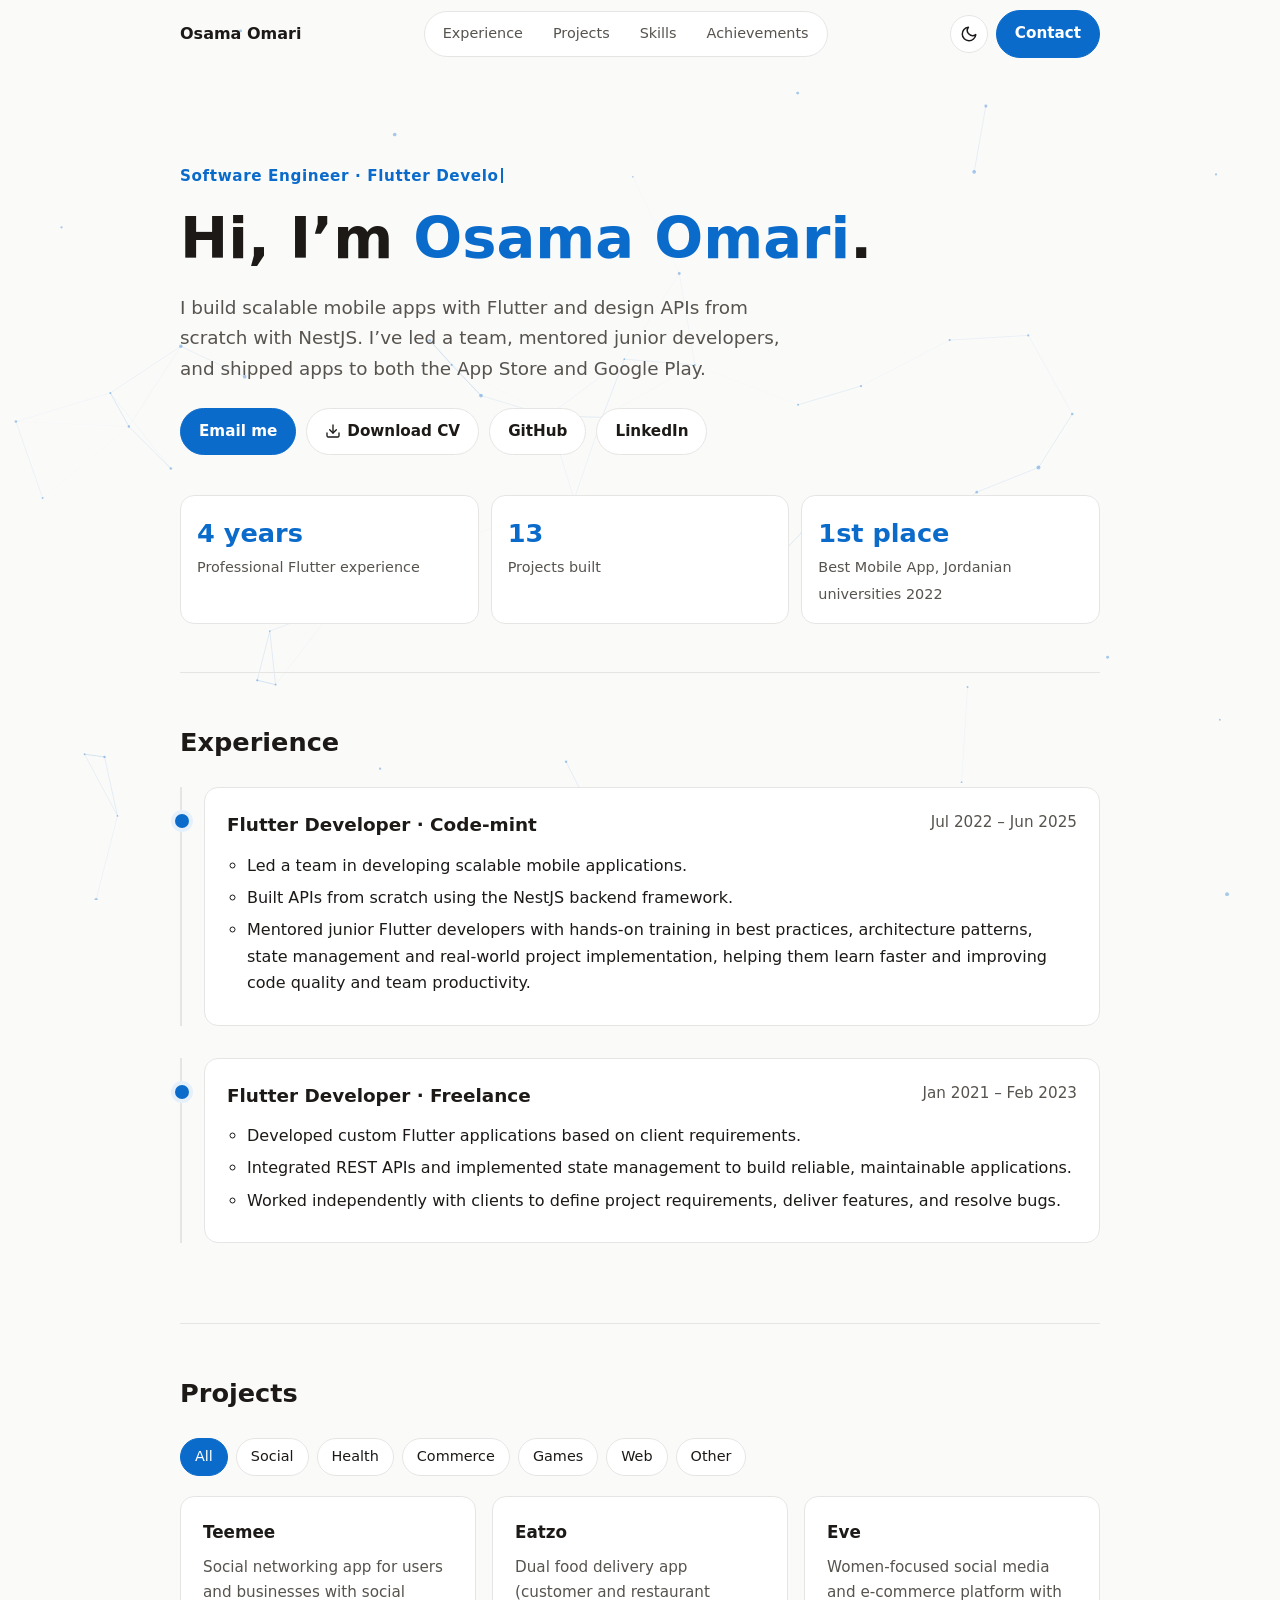
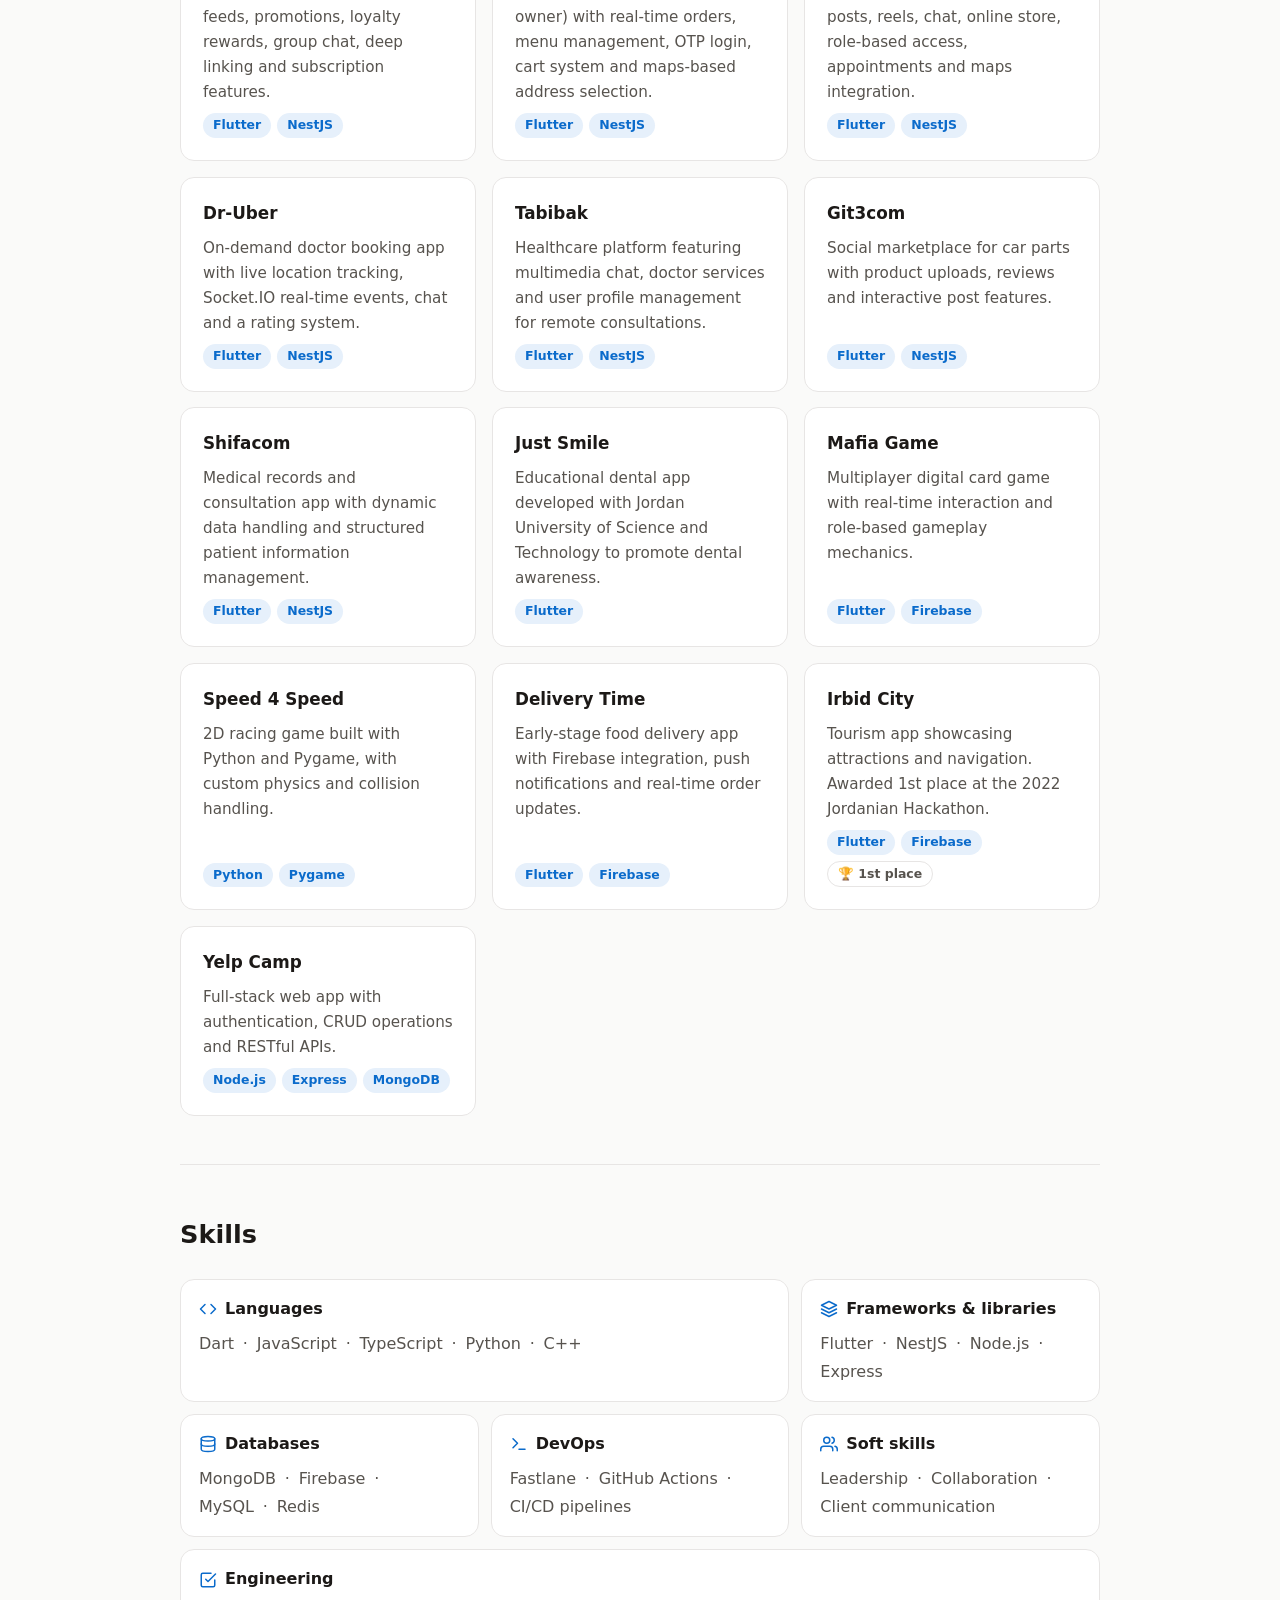
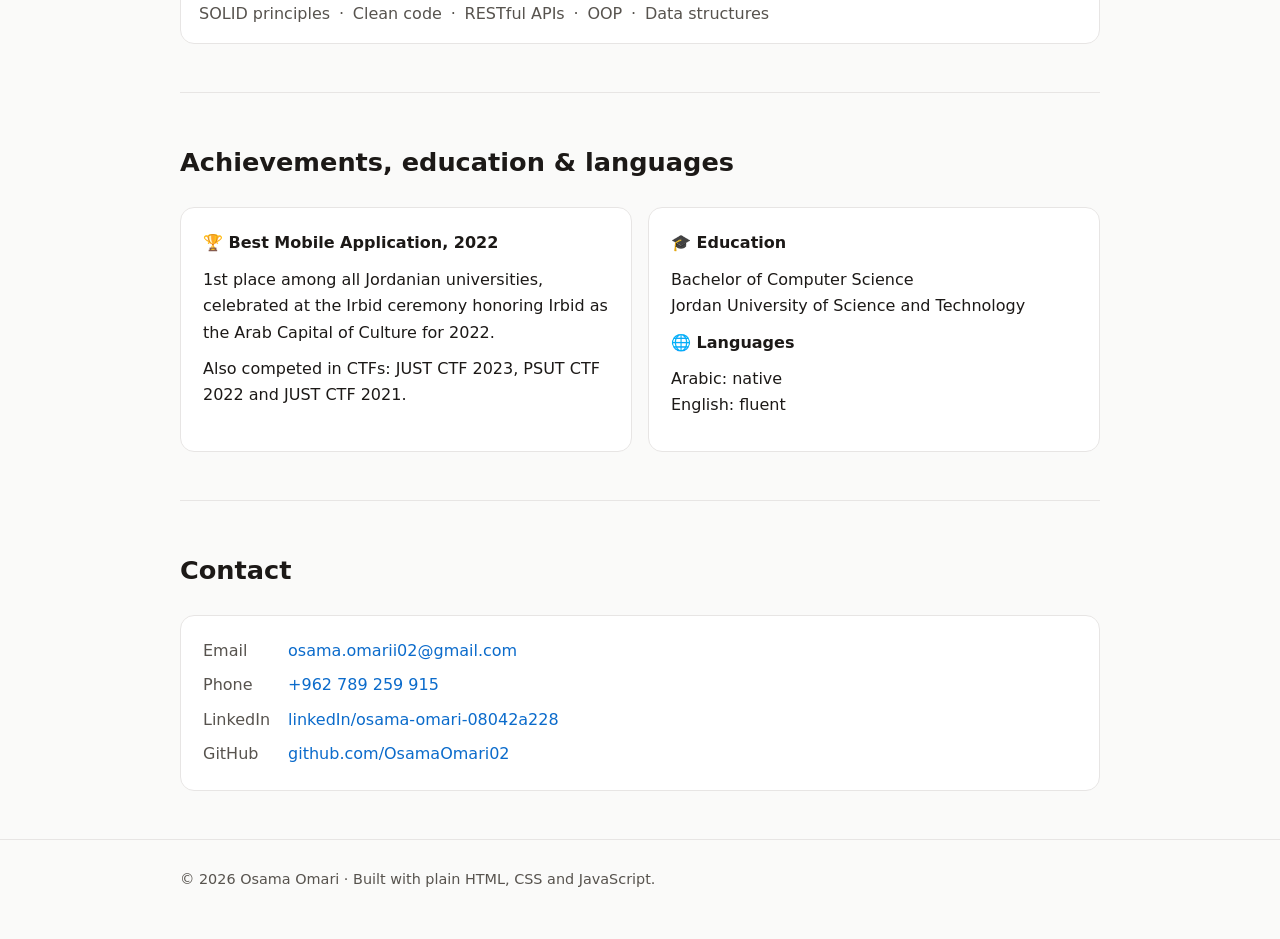
==== index.html @ 2f88b85c "new domain osama-omari.com" ====
<!DOCTYPE html>
<html lang="en">

<head>
    <meta charset="utf-8">
    <meta name="viewport" content="width=device-width, initial-scale=1">
    <title>Osama Omari – Flutter Developer & Software Engineer</title>
    <meta name="description"
        content="Portfolio of Osama Omari, a Flutter developer and software engineer from Jordan with 4 years of experience building scalable mobile apps and NestJS APIs.">
    <meta name="author" content="Osama Omari">
    <meta name="robots" content="index, follow, max-image-preview:large">
    <link rel="canonical" href="https://osama-omari.com/">
    <meta property="og:title" content="Osama Omari – Flutter Developer & Software Engineer">
    <meta property="og:description"
        content="Mobile apps with Flutter, APIs with NestJS. Winner of Best Mobile Application among Jordanian universities (2022).">
    <meta property="og:type" content="profile">
    <meta property="og:url" content="https://osama-omari.com/">
    <meta property="og:site_name" content="Osama Omari">
    <meta property="og:locale" content="en_US">
    <meta property="og:image" content="https://osama-omari.com/assets/og-image.png">
    <meta property="og:image:width" content="1200">
    <meta property="og:image:height" content="630">
    <meta property="og:image:alt" content="Osama Omari, Flutter Developer and Software Engineer">
    <meta property="profile:first_name" content="Osama">
    <meta property="profile:last_name" content="Omari">
    <meta name="twitter:card" content="summary_large_image">
    <meta name="twitter:title" content="Osama Omari – Flutter Developer &amp; Software Engineer">
    <meta name="twitter:description"
        content="Mobile apps with Flutter, APIs with NestJS. Winner of Best Mobile Application among Jordanian universities (2022).">
    <meta name="twitter:image" content="https://osama-omari.com/assets/og-image.png">
    <meta name="twitter:image:alt" content="Osama Omari, Flutter Developer and Software Engineer">
    <meta name="theme-color" content="#0f1115">
    <link rel="icon"
        href="data:image/svg+xml,%3Csvg xmlns='http://www.w3.org/2000/svg' viewBox='0 0 100 100'%3E%3Ctext y='.9em' font-size='90'%3E📱%3C/text%3E%3C/svg%3E">
    <link rel="alternate" type="application/pdf" title="Osama Omari CV" href="assets/Osama-Omari-CV.pdf">
    <script>document.documentElement.classList.add("js")</script>
    <link rel="stylesheet" href="css/style.css">
    <script type="application/ld+json">
{
  "@context": "https://schema.org",
  "@type": "Person",
  "name": "Osama Omari",
  "url": "https://osama-omari.com/",
  "image": "https://osama-omari.com/assets/og-image.png",
  "jobTitle": "Software Engineer (Flutter Developer)",
  "email": "mailto:osama.omarii02@gmail.com",
  "telephone": "+962789259915",
  "sameAs": ["https://www.linkedin.com/in/osama-omari-08042a228", "https://github.com/OsamaOmari02"],
  "alumniOf": {"@type": "CollegeOrUniversity", "name": "Jordan University of Science and Technology"},
  "worksFor": {"@type": "Organization", "name": "Code-mint"},
  "knowsLanguage": ["Arabic", "English"],
  "knowsAbout": ["Flutter", "Dart", "NestJS", "Node.js", "TypeScript", "Firebase", "MongoDB", "MySQL", "Redis", "CI/CD", "Clean Code", "SOLID"],
  "award": "1st place, Best Mobile Application among all Jordanian universities (2022)"
}
</script>
</head>

<body>
    <canvas id="bg" aria-hidden="true"></canvas>
    <div id="bar" aria-hidden="true"></div>

    <header class="nav">
        <div class="wrap">
            <a class="brand" href="#about" aria-label="Osama Omari, back to top"></span><span class="bname">Osama
                    Omari</span></a>
            <nav id="menu" aria-label="Main">
                <ul>
                    <li><a href="#experience">Experience</a></li>
                    <li><a href="#projects">Projects</a></li>
                    <li><a href="#skills">Skills</a></li>
                    <li><a href="#achievements">Achievements</a></li>
                    <li class="only-m"><a href="#contact">Contact</a></li>
                </ul>
            </nav>
            <div class="actions">

                <button id="themeBtn" type="button" aria-label="Toggle dark and light theme"><svg class="i-moon"
                        viewBox="0 0 24 24" width="18" height="18" fill="none" stroke="currentColor" stroke-width="2"
                        stroke-linecap="round" stroke-linejoin="round" aria-hidden="true">
                        <path d="M21 12.79A9 9 0 1 1 11.21 3 7 7 0 0 0 21 12.79z" />
                    </svg><svg class="i-sun" viewBox="0 0 24 24" width="18" height="18" fill="none"
                        stroke="currentColor" stroke-width="2" stroke-linecap="round" stroke-linejoin="round"
                        aria-hidden="true">
                        <circle cx="12" cy="12" r="5" />
                        <line x1="12" y1="1" x2="12" y2="3" />
                        <line x1="12" y1="21" x2="12" y2="23" />
                        <line x1="4.22" y1="4.22" x2="5.64" y2="5.64" />
                        <line x1="18.36" y1="18.36" x2="19.78" y2="19.78" />
                        <line x1="1" y1="12" x2="3" y2="12" />
                        <line x1="21" y1="12" x2="23" y2="12" />
                        <line x1="4.22" y1="19.78" x2="5.64" y2="18.36" />
                        <line x1="18.36" y1="5.64" x2="19.78" y2="4.22" />
                    </svg></button>
                <a class="btn primary cta-nav" href="#contact">Contact</a>
                <button id="menuBtn" type="button" aria-label="Menu" aria-expanded="false" aria-controls="menu"><svg
                        class="" viewBox="0 0 24 24" width="18" height="18" fill="none" stroke="currentColor"
                        stroke-width="2" stroke-linecap="round" stroke-linejoin="round" aria-hidden="true">
                        <line x1="3" y1="6" x2="21" y2="6" />
                        <line x1="3" y1="12" x2="21" y2="12" />
                        <line x1="3" y1="18" x2="21" y2="18" />
                    </svg></button>
            </div>
        </div>
    </header>



    <main id="main">
        <div class="wrap">

            <section class="hero" id="about">
                <p class="eyebrow">Software Engineer · <span id="typed">Flutter Developer</span><span class="caret"
                        aria-hidden="true"></span></p>
                <h1>Hi, I’m <span class="grad">Osama Omari</span>.</h1>
                <p class="lead">I build scalable mobile apps with Flutter and design APIs from scratch with NestJS. I’ve
                    led a team, mentored junior developers, and shipped apps to both the App Store and Google Play.</p>
                <div class="cta">
                    <a class="btn primary" href="mailto:osama.omarii02@gmail.com">Email me</a>
                    <a class="btn" href="assets/Osama-Omari-CV.pdf" download="Osama-Omari-CV.pdf"><svg
                            viewBox="0 0 24 24" width="16" height="16" fill="none" stroke="currentColor"
                            stroke-width="2" stroke-linecap="round" stroke-linejoin="round" aria-hidden="true"
                            style="vertical-align:-3px;margin-right:6px">
                            <path d="M21 15v4a2 2 0 0 1-2 2H5a2 2 0 0 1-2-2v-4" />
                            <polyline points="7 10 12 15 17 10" />
                            <line x1="12" y1="15" x2="12" y2="3" />
                        </svg>Download CV</a>
                    <a class="btn" href="https://github.com/OsamaOmari02" rel="me noopener" target="_blank">GitHub</a>
                    <a class="btn" href="https://www.linkedin.com/in/osama-omari-08042a228" rel="me noopener"
                        target="_blank">LinkedIn</a>
                </div>
                <div class="stats" aria-label="Highlights">
                    <div class="stat"><b data-count="4" data-suffix=" years">4 years</b><span>Professional Flutter
                            experience</span></div>
                    <div class="stat"><b data-count="13">13</b><span>Projects built</span></div>
                    <div class="stat"><b>1st place</b><span>Best Mobile App, Jordanian universities 2022</span></div>
                </div>
            </section>

            <section id="experience" class="reveal">
                <h2>Experience</h2>
                <ol class="timeline">
                    <li class="card">
                        <div class="job-head">
                            <h3>Flutter Developer · Code-mint</h3><time datetime="2022-07/2025-06">Jul 2022 – Jun
                                2025</time>
                        </div>
                        <ul>
                            <li>Led a team in developing scalable mobile applications.</li>
                            <li>Built APIs from scratch using the NestJS backend framework.</li>
                            <li>Mentored junior Flutter developers with hands-on training in best practices,
                                architecture patterns, state management and real-world project implementation, helping
                                them learn faster and improving code quality and team productivity.</li>
                        </ul>
                    </li>
                </ol>
                <ol class="timeline">
                    <li class="card">
                        <div class="job-head">
                            <h3>Flutter Developer · Freelance</h3><time datetime="2021-01/2023-02">Jan 2021 – Feb
                                2023</time>
                        </div>
                        <ul>
                            <li>Developed custom Flutter applications based on client requirements.</li>
                            <li>Integrated REST APIs and implemented state management
                                to build reliable, maintainable applications.</li>
                            <li>Worked independently with clients to define project
                                requirements, deliver features, and resolve bugs.</li>
                        </ul>
                    </li>
                </ol>

            </section>

            <section id="projects" class="reveal">
                <h2>Projects</h2>
                <div class="filters" role="group" aria-label="Filter projects">
                    <button type="button" data-filter="all" aria-pressed="true">All</button>
                    <button type="button" data-filter="social" aria-pressed="false">Social</button>
                    <button type="button" data-filter="health" aria-pressed="false">Health</button>
                    <button type="button" data-filter="commerce" aria-pressed="false">Commerce</button>
                    <button type="button" data-filter="game" aria-pressed="false">Games</button>
                    <button type="button" data-filter="web" aria-pressed="false">Web</button>
                    <button type="button" data-filter="other" aria-pressed="false">Other</button>
                </div>
                <ul class="grid" id="projectGrid">
                    <li data-cat="social" class="card proj tilt">
                        <h3>Teemee</h3>
                        <p>Social networking app for users and businesses with social feeds, promotions, loyalty
                            rewards, group chat, deep linking and subscription features.</p>
                        <div class="tags"><span class="tag">Flutter</span><span class="tag">NestJS</span></div>
                    </li>
                    <li data-cat="commerce" class="card proj tilt">
                        <h3>Eatzo</h3>
                        <p>Dual food delivery app (customer and restaurant owner) with real-time orders, menu
                            management, OTP login, cart system and maps-based address selection.</p>
                        <div class="tags"><span class="tag">Flutter</span><span class="tag">NestJS</span></div>
                    </li>
                    <li data-cat="social commerce" class="card proj tilt">
                        <h3>Eve</h3>
                        <p>Women-focused social media and e-commerce platform with posts, reels, chat, online store,
                            role-based access, appointments and maps integration.</p>
                        <div class="tags"><span class="tag">Flutter</span><span class="tag">NestJS</span></div>
                    </li>
                    <li data-cat="health" class="card proj tilt">
                        <h3>Dr-Uber</h3>
                        <p>On-demand doctor booking app with live location tracking, Socket.IO real-time events, chat
                            and a rating system.</p>
                        <div class="tags"><span class="tag">Flutter</span><span class="tag">NestJS</span></div>
                    </li>
                    <li data-cat="health" class="card proj tilt">
                        <h3>Tabibak</h3>
                        <p>Healthcare platform featuring multimedia chat, doctor services and user profile management
                            for remote consultations.</p>
                        <div class="tags"><span class="tag">Flutter</span><span class="tag">NestJS</span></div>
                    </li>
                    <li data-cat="social commerce" class="card proj tilt">
                        <h3>Git3com</h3>
                        <p>Social marketplace for car parts with product uploads, reviews and interactive post features.
                        </p>
                        <div class="tags"><span class="tag">Flutter</span><span class="tag">NestJS</span></div>
                    </li>
                    <li data-cat="health" class="card proj tilt">
                        <h3>Shifacom</h3>
                        <p>Medical records and consultation app with dynamic data handling and structured patient
                            information management.</p>
                        <div class="tags"><span class="tag">Flutter</span><span class="tag">NestJS</span></div>
                    </li>
                    <li data-cat="health" class="card proj tilt">
                        <h3>Just Smile</h3>
                        <p>Educational dental app developed with Jordan University of Science and Technology to promote
                            dental awareness.</p>
                        <div class="tags"><span class="tag">Flutter</span></div>
                    </li>
                    <li data-cat="game" class="card proj tilt">
                        <h3>Mafia Game</h3>
                        <p>Multiplayer digital card game with real-time interaction and role-based gameplay mechanics.
                        </p>
                        <div class="tags"><span class="tag">Flutter</span><span class="tag">Firebase</span></div>
                    </li>
                    <li data-cat="game" class="card proj tilt">
                        <h3>Speed 4 Speed</h3>
                        <p>2D racing game built with Python and Pygame, with custom physics and collision handling.</p>
                        <div class="tags"><span class="tag">Python</span><span class="tag">Pygame</span></div>
                    </li>
                    <li data-cat="commerce" class="card proj tilt">
                        <h3>Delivery Time</h3>
                        <p>Early-stage food delivery app with Firebase integration, push notifications and real-time
                            order updates.</p>
                        <div class="tags"><span class="tag">Flutter</span><span class="tag">Firebase</span></div>
                    </li>
                    <li data-cat="other" class="card proj tilt">
                        <h3>Irbid City</h3>
                        <p>Tourism app showcasing attractions and navigation. Awarded 1st place at the 2022 Jordanian
                            Hackathon.</p>
                        <div class="tags"><span class="tag">Flutter</span><span class="tag">Firebase</span><span
                                class="tag status">🏆 1st place</span></div>
                    </li>
                    <li data-cat="web" class="card proj tilt">
                        <h3>Yelp Camp</h3>
                        <p>Full-stack web app with authentication, CRUD operations and RESTful APIs.</p>
                        <div class="tags"><span class="tag">Node.js</span><span class="tag">Express</span><span
                                class="tag">MongoDB</span></div>
                    </li>
                </ul>
                <p id="emptyMsg" hidden>No projects in this category.</p>
            </section>


            <section id="skills" class="reveal">
                <h2>Skills</h2>
                <div class="bento">
                    <article class="card bc w2">
                        <h3><svg viewBox="0 0 24 24" width="18" height="18" fill="none" stroke="currentColor"
                                stroke-width="2" stroke-linecap="round" stroke-linejoin="round" aria-hidden="true">
                                <polyline points="8 6 2 12 8 18" />
                                <polyline points="16 6 22 12 16 18" />
                            </svg>Languages</h3>
                        <ul>
                            <li>Dart</li>
                            <li>JavaScript</li>
                            <li>TypeScript</li>
                            <li>Python</li>
                            <li>C++</li>
                        </ul>
                    </article>
                    <article class="card bc">
                        <h3><svg viewBox="0 0 24 24" width="18" height="18" fill="none" stroke="currentColor"
                                stroke-width="2" stroke-linecap="round" stroke-linejoin="round" aria-hidden="true">
                                <polygon points="12 2 2 7 12 12 22 7 12 2" />
                                <polyline points="2 17 12 22 22 17" />
                                <polyline points="2 12 12 17 22 12" />
                            </svg>Frameworks &amp; libraries</h3>
                        <ul>
                            <li>Flutter</li>
                            <li>NestJS</li>
                            <li>Node.js</li>
                            <li>Express</li>
                        </ul>
                    </article>
                    <article class="card bc">
                        <h3><svg viewBox="0 0 24 24" width="18" height="18" fill="none" stroke="currentColor"
                                stroke-width="2" stroke-linecap="round" stroke-linejoin="round" aria-hidden="true">
                                <ellipse cx="12" cy="5" rx="9" ry="3" />
                                <path d="M3 5v14c0 1.7 4 3 9 3s9-1.3 9-3V5" />
                                <path d="M3 12c0 1.7 4 3 9 3s9-1.3 9-3" />
                            </svg>Databases</h3>
                        <ul>
                            <li>MongoDB</li>
                            <li>Firebase</li>
                            <li>MySQL</li>
                            <li>Redis</li>
                        </ul>
                    </article>
                    <article class="card bc">
                        <h3><svg viewBox="0 0 24 24" width="18" height="18" fill="none" stroke="currentColor"
                                stroke-width="2" stroke-linecap="round" stroke-linejoin="round" aria-hidden="true">
                                <polyline points="4 17 10 11 4 5" />
                                <line x1="12" y1="19" x2="20" y2="19" />
                            </svg>DevOps</h3>
                        <ul>
                            <li>Fastlane</li>
                            <li>GitHub Actions</li>
                            <li>CI/CD pipelines</li>
                        </ul>
                    </article>
                    <article class="card bc">
                        <h3><svg viewBox="0 0 24 24" width="18" height="18" fill="none" stroke="currentColor"
                                stroke-width="2" stroke-linecap="round" stroke-linejoin="round" aria-hidden="true">
                                <path d="M17 21v-2a4 4 0 0 0-4-4H5a4 4 0 0 0-4 4v2" />
                                <circle cx="9" cy="7" r="4" />
                                <path d="M23 21v-2a4 4 0 0 0-3-3.87" />
                                <path d="M16 3.13a4 4 0 0 1 0 7.75" />
                            </svg>Soft skills</h3>
                        <ul>
                            <li>Leadership</li>
                            <li>Collaboration</li>
                            <li>Client communication</li>
                        </ul>
                    </article>
                    <article class="card bc w3">
                        <h3><svg viewBox="0 0 24 24" width="18" height="18" fill="none" stroke="currentColor"
                                stroke-width="2" stroke-linecap="round" stroke-linejoin="round" aria-hidden="true">
                                <polyline points="9 11 12 14 22 4" />
                                <path d="M21 12v7a2 2 0 0 1-2 2H5a2 2 0 0 1-2-2V5a2 2 0 0 1 2-2h11" />
                            </svg>Engineering</h3>
                        <ul>
                            <li>SOLID principles</li>
                            <li>Clean code</li>
                            <li>RESTful APIs</li>
                            <li>OOP</li>
                            <li>Data structures</li>
                        </ul>
                    </article>
                </div>
            </section>

            <section id="achievements" class="reveal">
                <h2>Achievements, education &amp; languages</h2>
                <div class="pair">
                    <article class="card">
                        <h3>🏆 Best Mobile Application, 2022</h3>
                        <p>1st place among all Jordanian universities, celebrated at the Irbid ceremony honoring Irbid
                            as the Arab Capital of Culture for 2022.</p>
                        <p>Also competed in CTFs: JUST CTF 2023, PSUT CTF 2022 and JUST CTF 2021.</p>
                    </article>
                    <article class="card">
                        <h3>🎓 Education</h3>
                        <p>Bachelor of Computer Science<br>Jordan University of Science and Technology</p>
                        <h3>🌐 Languages</h3>
                        <p>Arabic: native<br>English: fluent</p>
                    </article>
                </div>
            </section>

            <section id="contact" class="reveal">
                <h2>Contact</h2>
                <div class="card">
                    <dl class="contact">
                        <dt>Email</dt>
                        <dd><a href="mailto:osama.omarii02@gmail.com">osama.omarii02@gmail.com</a></dd>
                        <dt>Phone</dt>
                        <dd><a href="tel:+962789259915">+962 789 259 915</a></dd>
                        <dt>LinkedIn</dt>
                        <dd><a href="https://www.linkedin.com/in/osama-omari-08042a228" rel="me noopener"
                                target="_blank">linkedIn/osama-omari-08042a228</a></dd>
                        <dt>GitHub</dt>
                        <dd><a href="https://github.com/OsamaOmari02" rel="me noopener"
                                target="_blank">github.com/OsamaOmari02</a></dd>
                    </dl>
                </div>
            </section>
        </div>
    </main>

    <footer>
        <div class="wrap">© <span id="year">2026</span> Osama Omari · Built with plain HTML, CSS and JavaScript.</div>
    </footer>

    <script src="js/script.js" defer></script>
</body>

</html>
---- css/style.css ----
:root {
    --bg: #fafaf9;
    --surface: #fff;
    --text: #1c1917;
    --muted: #57534e;
    --line: #e7e5e4;
    --accent: #0b6bcb;
    --accent2: #7c3aed;
    --accent-soft: #e6f0fb;
    --radius: 14px;
    color-scheme: light
}

@media (prefers-color-scheme:dark) {
    :root:not([data-theme="light"]) {
        --bg: #0f1115;
        --surface: #171a21;
        --text: #ecece9;
        --muted: #a8a8a2;
        --line: #272b34;
        --accent: #5aa9ff;
        --accent2: #a78bfa;
        --accent-soft: #16263a;
        color-scheme: dark
    }
}

:root[data-theme="dark"] {
    --bg: #0f1115;
    --surface: #171a21;
    --text: #ecece9;
    --muted: #a8a8a2;
    --line: #272b34;
    --accent: #5aa9ff;
    --accent2: #a78bfa;
    --accent-soft: #16263a;
    color-scheme: dark
}

* {
    box-sizing: border-box
}

html {
    scroll-behavior: smooth;
    scroll-padding-top: 84px
}

body {
    margin: 0;
    background: var(--bg);
    color: var(--text);
    font: 16px/1.65 system-ui, -apple-system, "Segoe UI", Roboto, sans-serif
}

a {
    color: var(--accent);
    text-decoration: none
}

a:hover {
    text-decoration: underline
}

:focus-visible {
    outline: 3px solid var(--accent);
    outline-offset: 3px;
    border-radius: 6px
}

.muted {
    color: var(--muted)
}

.wrap {
    max-width: 960px;
    margin: 0 auto;
    padding: 0 20px
}

#bg {
    position: fixed;
    inset: 0;
    width: 100%;
    height: 100%;
    z-index: -1;
    pointer-events: none
}

#bar {
    position: fixed;
    top: 0;
    left: 0;
    height: 3px;
    width: 100%;
    background: linear-gradient(90deg, var(--accent), var(--accent2));
    transform: scaleX(0);
    transform-origin: left;
    z-index: 200
}

/* header */
header.nav {
    position: sticky;
    top: 0;
    z-index: 50;
    border-bottom: 1px solid transparent;
    transition: background .3s, border-color .3s
}

header.nav.scrolled {
    background: color-mix(in srgb, var(--bg) 85%, transparent);
    backdrop-filter: blur(12px);
    border-bottom-color: var(--line)
}

.nav .wrap {
    display: flex;
    align-items: center;
    justify-content: space-between;
    gap: 16px;
    height: 68px;
    position: relative
}

.brand {
    display: flex;
    align-items: center;
    gap: 10px;
    color: var(--text);
    font-weight: 700;
    flex: none
}

.brand:hover {
    text-decoration: none
}

.logo {
    display: grid;
    place-items: center;
    width: 36px;
    height: 36px;
    border-radius: 10px;
    background: var(--accent);
    color: #fff;
    font-size: .85rem;
    font-weight: 800;
    letter-spacing: .02em;
    transition: transform .3s
}

.brand:hover .logo {
    transform: rotate(-8deg)
}

#menu ul {
    display: flex;
    gap: 2px;
    list-style: none;
    margin: 0;
    padding: 4px;
    border: 1px solid var(--line);
    border-radius: 999px;
    background: var(--surface)
}

#menu li a {
    display: block;
    padding: 6px 14px;
    border-radius: 999px;
    color: var(--muted);
    font-size: .9rem;
    font-weight: 500;
    white-space: nowrap;
    transition: background .2s, color .2s
}

#menu li a:hover {
    color: var(--text);
    text-decoration: none;
    background: var(--accent-soft)
}

#menu li a.active {
    color: var(--accent);
    background: var(--accent-soft)
}

.only-m {
    display: none
}

.actions {
    display: flex;
    align-items: center;
    gap: 8px;
    flex: none
}

#palBtn {
    display: flex;
    align-items: center;
    gap: 8px;
    height: 38px;
    padding: 0 8px 0 12px;
    border: 1px solid var(--line);
    border-radius: 999px;
    background: var(--surface);
    color: var(--muted);
    font: inherit;
    font-size: .85rem;
    cursor: pointer;
    transition: border-color .2s, color .2s
}

#palBtn:hover {
    border-color: var(--accent);
    color: var(--text)
}

kbd {
    font: inherit;
    font-size: .72rem;
    padding: 1px 6px;
    border: 1px solid var(--line);
    border-radius: 6px;
    background: var(--bg)
}

#themeBtn,
#menuBtn {
    width: 38px;
    height: 38px;
    display: grid;
    place-items: center;
    border: 1px solid var(--line);
    border-radius: 50%;
    background: var(--surface);
    color: var(--text);
    cursor: pointer;
    transition: border-color .2s, color .2s
}

#themeBtn:hover,
#menuBtn:hover {
    border-color: var(--accent);
    color: var(--accent)
}

#menuBtn {
    display: none
}

.cta-nav {
    padding: 8px 18px;
    font-size: .88rem
}

.i-sun {
    display: none
}

#themeBtn[data-mode="dark"] .i-sun {
    display: block
}

#themeBtn[data-mode="dark"] .i-moon {
    display: none
}

@media (max-width:1020px) {

    #palBtn span,
    #palBtn kbd {
        display: none
    }

    #palBtn {
        width: 38px;
        padding: 0;
        justify-content: center
    }
}

@media (max-width:860px) {
    .cta-nav {
        display: none
    }

    #menuBtn {
        display: grid
    }

    #menu {
        position: absolute;
        top: 68px;
        left: 20px;
        right: 20px;
        display: none
    }

    #menu.open {
        display: block
    }

    #menu ul {
        flex-direction: column;
        border-radius: var(--radius);
        padding: 8px;
        box-shadow: 0 14px 40px rgba(0, 0, 0, .18)
    }

    .only-m {
        display: block
    }
}

/* no-JavaScript fallback: hide controls that need JS and let the nav wrap */
html:not(.js) #menuBtn,
html:not(.js) #palBtn,
html:not(.js) #themeBtn,
html:not(.js) .cta-nav {
    display: none !important
}

html:not(.js) .nav .wrap {
    flex-wrap: wrap;
    height: auto;
    padding-top: 10px;
    padding-bottom: 10px
}

html:not(.js) #menu {
    position: static;
    display: block !important
}

html:not(.js) #menu ul {
    flex-direction: row;
    flex-wrap: wrap;
    border-radius: var(--radius);
    box-shadow: none
}

html:not(.js) .only-m {
    display: block
}

/* hero */
.hero {
    padding: 80px 0 48px
}

.eyebrow {
    color: var(--accent);
    font-weight: 600;
    letter-spacing: .04em;
    font-size: .95rem;
    min-height: 1.6em
}

.caret {
    display: inline-block;
    width: 2px;
    height: 1em;
    background: var(--accent);
    margin-left: 2px;
    vertical-align: -2px;
    animation: blink 1s steps(1) infinite
}

@keyframes blink {
    50% {
        opacity: 0
    }
}

.hero h1 {
    font-size: clamp(2.2rem, 6vw, 3.6rem);
    line-height: 1.1;
    margin: .3em 0 .4em
}

.grad {
    color: var(--accent)
}

.lead {
    font-size: 1.15rem;
    color: var(--muted);
    max-width: 640px;
    margin: 0 0 24px
}

.cta {
    display: flex;
    flex-wrap: wrap;
    gap: 10px
}

.btn {
    display: inline-block;
    padding: 10px 18px;
    border-radius: 999px;
    border: 1px solid var(--line);
    background: var(--surface);
    color: var(--text);
    font-weight: 600;
    font-size: .95rem;
    transition: transform .2s, box-shadow .2s
}

.btn.primary {
    background: var(--accent);
    border-color: var(--accent);
    color: #fff
}

.btn:hover {
    text-decoration: none;
    transform: translateY(-2px);
    box-shadow: 0 8px 20px rgba(0, 0, 0, .15)
}

.stats {
    display: grid;
    grid-template-columns: repeat(auto-fit, minmax(150px, 1fr));
    gap: 12px;
    margin-top: 40px
}

.stat {
    background: var(--surface);
    border: 1px solid var(--line);
    border-radius: var(--radius);
    padding: 16px
}

.stat b {
    display: block;
    font-size: 1.6rem;
    color: var(--accent)
}

.stat span {
    color: var(--muted);
    font-size: .9rem
}

/* sections & cards */
section {
    padding: 48px 0;
    border-top: 1px solid var(--line)
}

section.hero {
    border-top: 0
}

section h2 {
    font-size: 1.6rem;
    margin: 0 0 24px
}

.card {
    background: var(--surface);
    border: 1px solid var(--line);
    border-radius: var(--radius);
    padding: 22px
}

.timeline {
    list-style: none;
    margin-bottom: 2rem;
    padding: 0 0 0 22px;
    border-left: 2px solid var(--line)
}

.timeline>li {
    position: relative
}

.timeline>li::before {
    content: "";
    position: absolute;
    left: -30px;
    top: 26px;
    width: 14px;
    height: 14px;
    border-radius: 50%;
    background: var(--accent);
    box-shadow: 0 0 0 4px var(--accent-soft)
}

.job-head {
    display: flex;
    flex-wrap: wrap;
    justify-content: space-between;
    gap: 6px
}

.job-head h3 {
    margin: 0;
    font-size: 1.15rem
}

.job-head time {
    color: var(--muted);
    font-size: .95rem
}

.card ul {
    padding-left: 20px;
    margin: 12px 0 0
}

.card li {
    margin: 6px 0
}

/* projects */
.filters {
    display: flex;
    flex-wrap: wrap;
    gap: 8px;
    margin-bottom: 20px
}

.filters button {
    border: 1px solid var(--line);
    background: var(--surface);
    color: var(--text);
    padding: 6px 14px;
    border-radius: 999px;
    cursor: pointer;
    font: inherit;
    font-size: .9rem
}

.filters button[aria-pressed="true"] {
    background: var(--accent);
    border-color: var(--accent);
    color: #fff
}

.grid {
    display: grid;
    grid-template-columns: repeat(auto-fill, minmax(280px, 1fr));
    gap: 16px;
    list-style: none;
    padding: 0;
    margin: 0
}

.grid>li {
    margin: 0;
    padding: 22px
}

.proj {
    display: flex;
    flex-direction: column;
    gap: 8px;
    transition: transform .15s ease-out, box-shadow .3s, border-color .3s;
    will-change: transform
}

.proj:hover {
    border-color: var(--accent);
    box-shadow: 0 14px 30px color-mix(in srgb, var(--accent) 18%, transparent)
}

.proj h3 {
    margin: 0;
    font-size: 1.05rem
}

.proj p {
    margin: 0;
    color: var(--muted);
    font-size: .95rem;
    flex: 1
}

.tags {
    display: flex;
    flex-wrap: wrap;
    gap: 6px
}

.tag {
    font-size: .78rem;
    padding: 2px 10px;
    border-radius: 999px;
    background: var(--accent-soft);
    color: var(--accent);
    font-weight: 600
}

.tag.status {
    background: transparent;
    border: 1px solid var(--line);
    color: var(--muted)
}

[hidden] {
    display: none !important
}

/* achievements / education pair */
.pair {
    display: grid;
    grid-template-columns: repeat(auto-fit, minmax(260px, 1fr));
    gap: 16px
}

.pair h3 {
    margin: 0 0 10px;
    font-size: 1rem
}

.pair p {
    margin: 0 0 10px
}

/* skills */
.bento {
    display: grid;
    grid-template-columns: repeat(3, minmax(0, 1fr));
    gap: 12px
}

.bc {
    padding: 16px 18px;
    transition: border-color .2s, transform .2s
}

.bc:hover {
    border-color: var(--accent);
    transform: translateY(-2px)
}

.bc.w2 {
    grid-column: span 2
}

.bc.w3 {
    grid-column: span 3
}

.bc h3 {
    display: flex;
    align-items: center;
    gap: 8px;
    margin: 0 0 8px;
    font-size: 1rem
}

.bc h3 svg {
    color: var(--accent);
    flex: none
}

.bc ul {
    display: flex;
    flex-wrap: wrap;
    gap: 2px 0;
    list-style: none;
    padding: 0;
    margin: 0;
    color: var(--muted)
}

.bc li {
    margin: 0
}

.bc li:not(:last-child)::after {
    content: "·";
    margin: 0 .55em
}

@media (max-width:700px) {
    .bento {
        grid-template-columns: 1fr
    }

    .bc.w2,
    .bc.w3 {
        grid-column: auto
    }
}

dl.contact {
    display: grid;
    grid-template-columns: auto 1fr;
    gap: 8px 18px;
    margin: 0
}

dl.contact dt {
    color: var(--muted)
}

dl.contact dd {
    margin: 0
}

footer {
    padding: 28px 0 48px;
    color: var(--muted);
    font-size: .9rem;
    border-top: 1px solid var(--line)
}

/* command palette */
#pal {
    border: 1px solid var(--line);
    border-radius: var(--radius);
    background: var(--surface);
    color: var(--text);
    padding: 0;
    width: min(520px, 92vw);
    margin-top: 12vh;
    box-shadow: 0 30px 80px rgba(0, 0, 0, .4)
}

#pal::backdrop {
    background: rgba(0, 0, 0, .45);
    backdrop-filter: blur(3px)
}

#palIn {
    width: 100%;
    border: 0;
    border-bottom: 1px solid var(--line);
    background: transparent;
    color: inherit;
    font: inherit;
    font-size: 1.05rem;
    padding: 16px 18px;
    outline: none
}

#palList {
    list-style: none;
    margin: 0;
    padding: 6px;
    max-height: 50vh;
    overflow: auto
}

#palList li {
    margin: 0
}

#palList a {
    display: flex;
    justify-content: space-between;
    gap: 12px;
    padding: 10px 12px;
    border-radius: 8px;
    color: var(--text)
}

#palList a small {
    color: var(--muted)
}

#palList a:hover,
#palList a.sel {
    background: var(--accent-soft);
    text-decoration: none
}

/* motion */
@media (prefers-reduced-motion:no-preference) {
    .js .reveal {
        opacity: 0;
        transform: translateY(16px);
        transition: opacity .6s, transform .6s
    }

    .js .reveal.in {
        opacity: 1;
        transform: none
    }

    .grid>li {
        opacity: 0;
        animation: pop .5s forwards
    }

    @keyframes pop {
        to {
            opacity: 1
        }
    }
}

@media (prefers-reduced-motion:reduce) {
    .caret {
        animation: none
    }

    .grid>li {
        opacity: 1
    }
}

@media print {

    header.nav,
    .filters,
    .cta,
    #bar,
    #bg,
    #pal {
        display: none
    }

    body {
        background: #fff;
        color: #000
    }

    section {
        padding: 16px 0;
        break-inside: avoid
    }
}
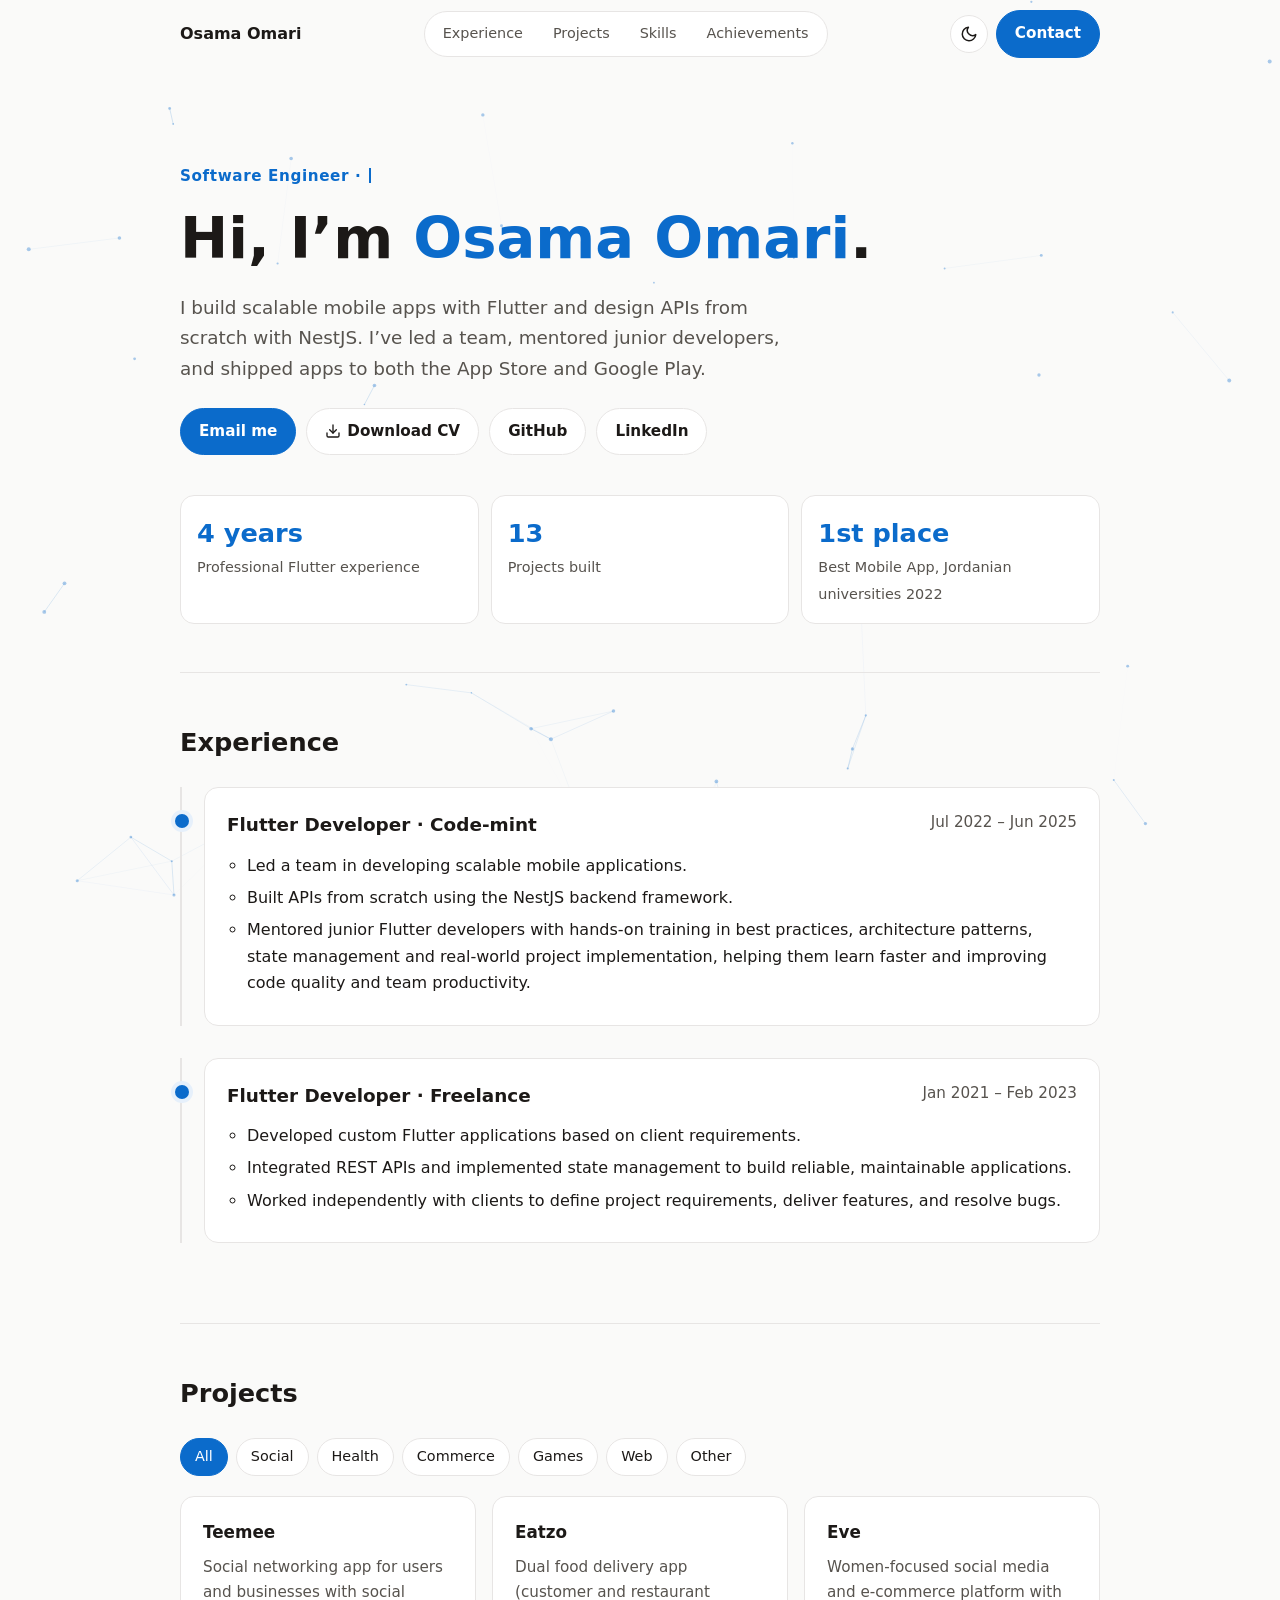
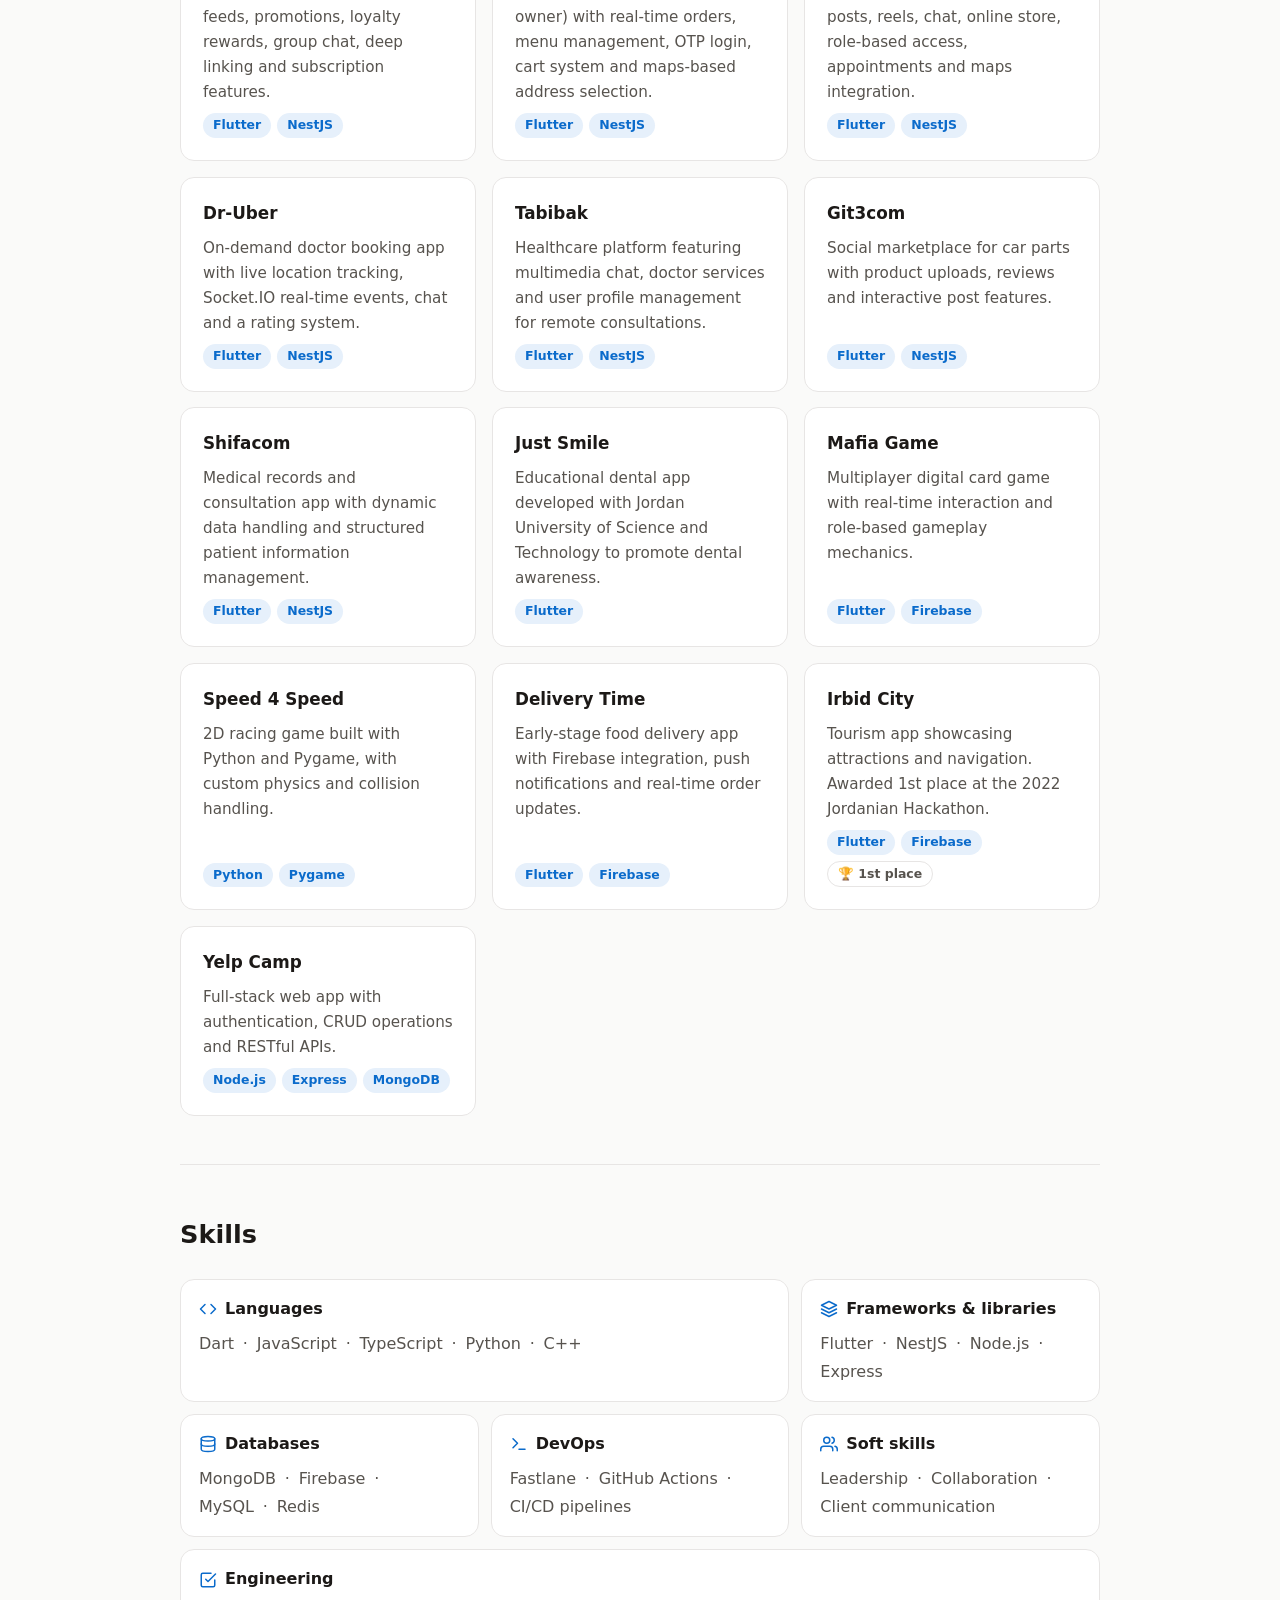
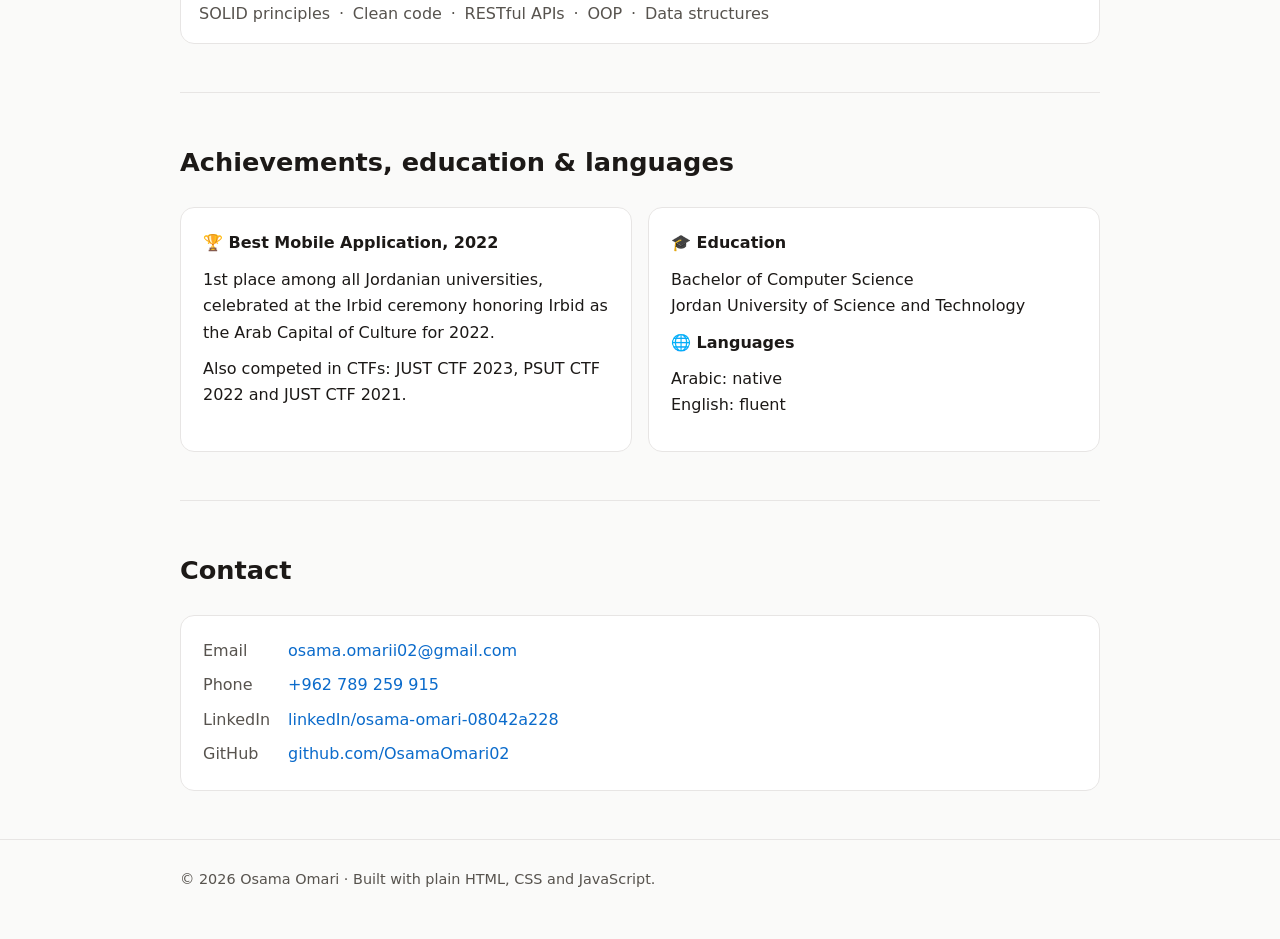
==== commit b6323299: "fix content not appearing on iphones" ====
--- a/index.html
+++ b/index.html
@@ -33,7 +33,7 @@
     <link rel="icon"
         href="data:image/svg+xml,%3Csvg xmlns='http://www.w3.org/2000/svg' viewBox='0 0 100 100'%3E%3Ctext y='.9em' font-size='90'%3E📱%3C/text%3E%3C/svg%3E">
     <link rel="alternate" type="application/pdf" title="Osama Omari CV" href="assets/Osama-Omari-CV.pdf">
-    <script>document.documentElement.classList.add("js")</script>
+    <script>var r = document.documentElement; r.classList.add("js"); setTimeout(function () { if (!window.siteReady) r.classList.add("show-all") }, 3000)</script>
     <link rel="stylesheet" href="css/style.css">
     <script type="application/ld+json">
 {
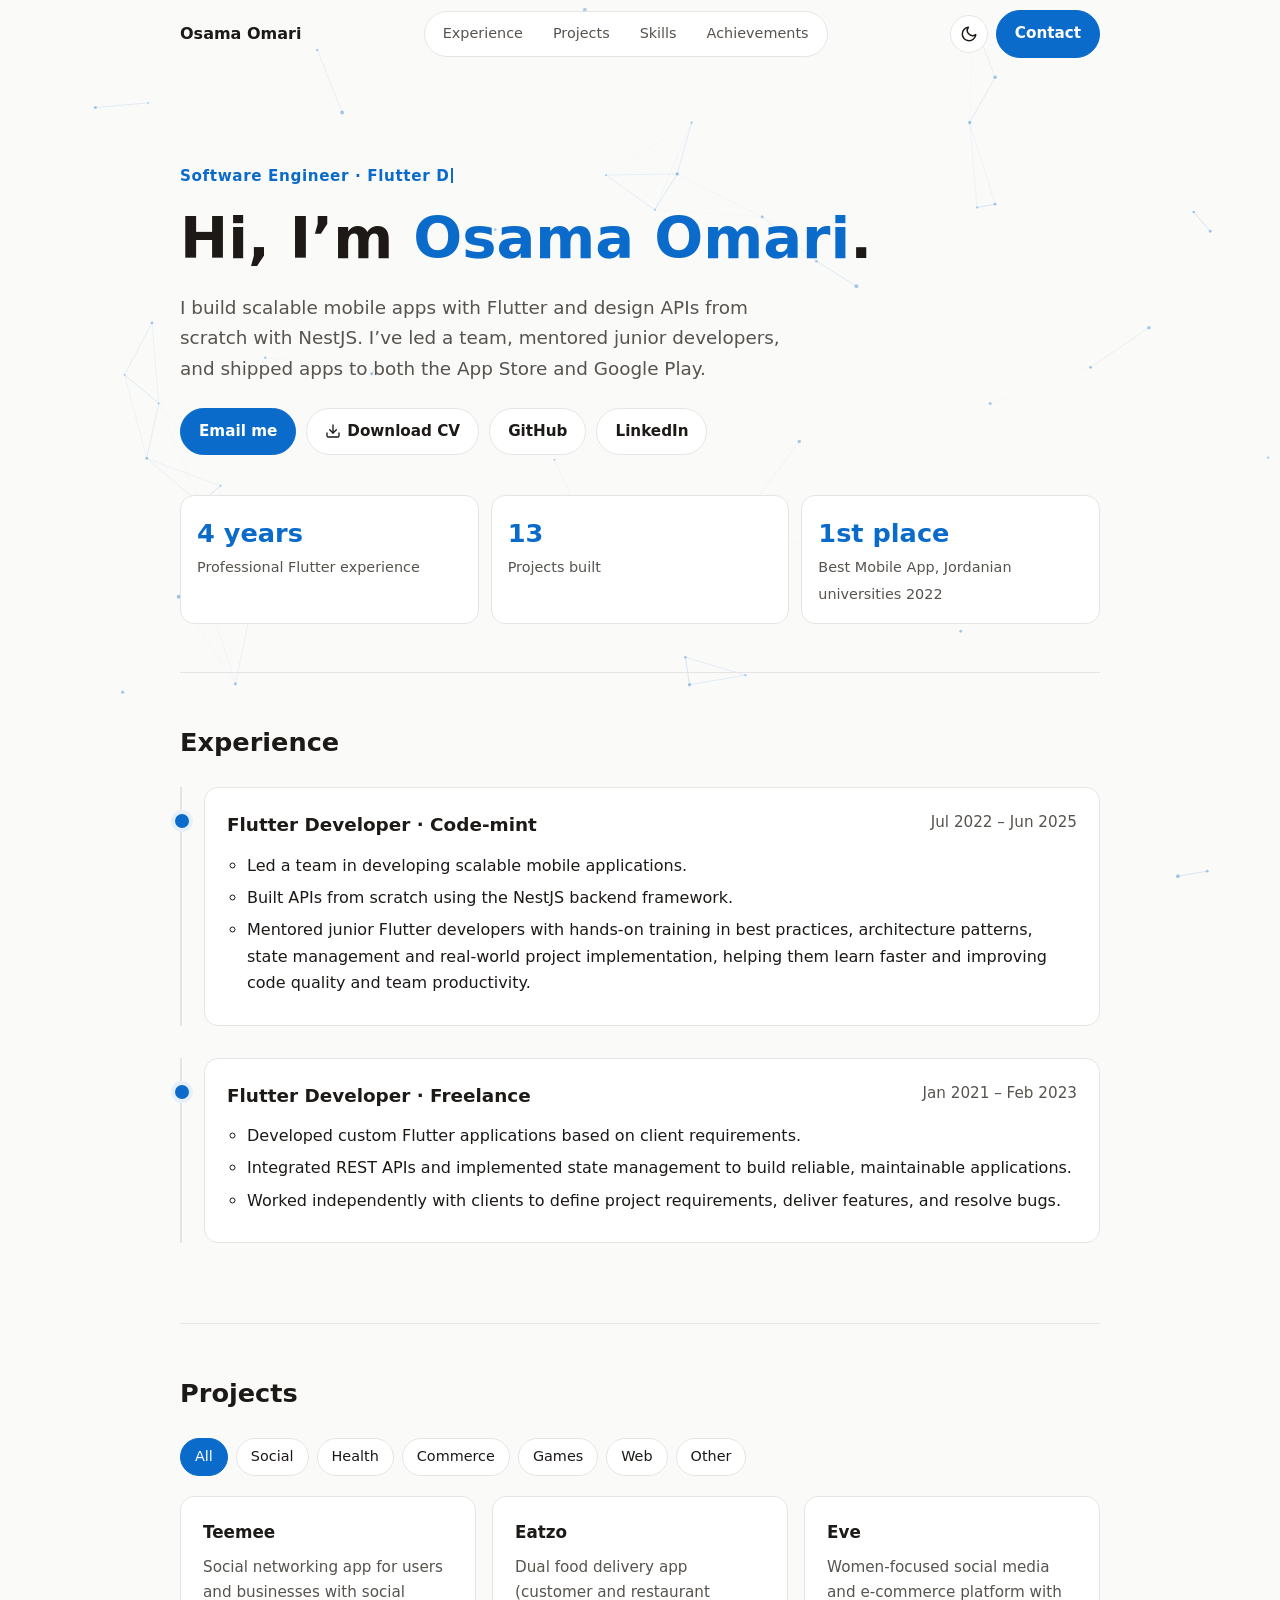
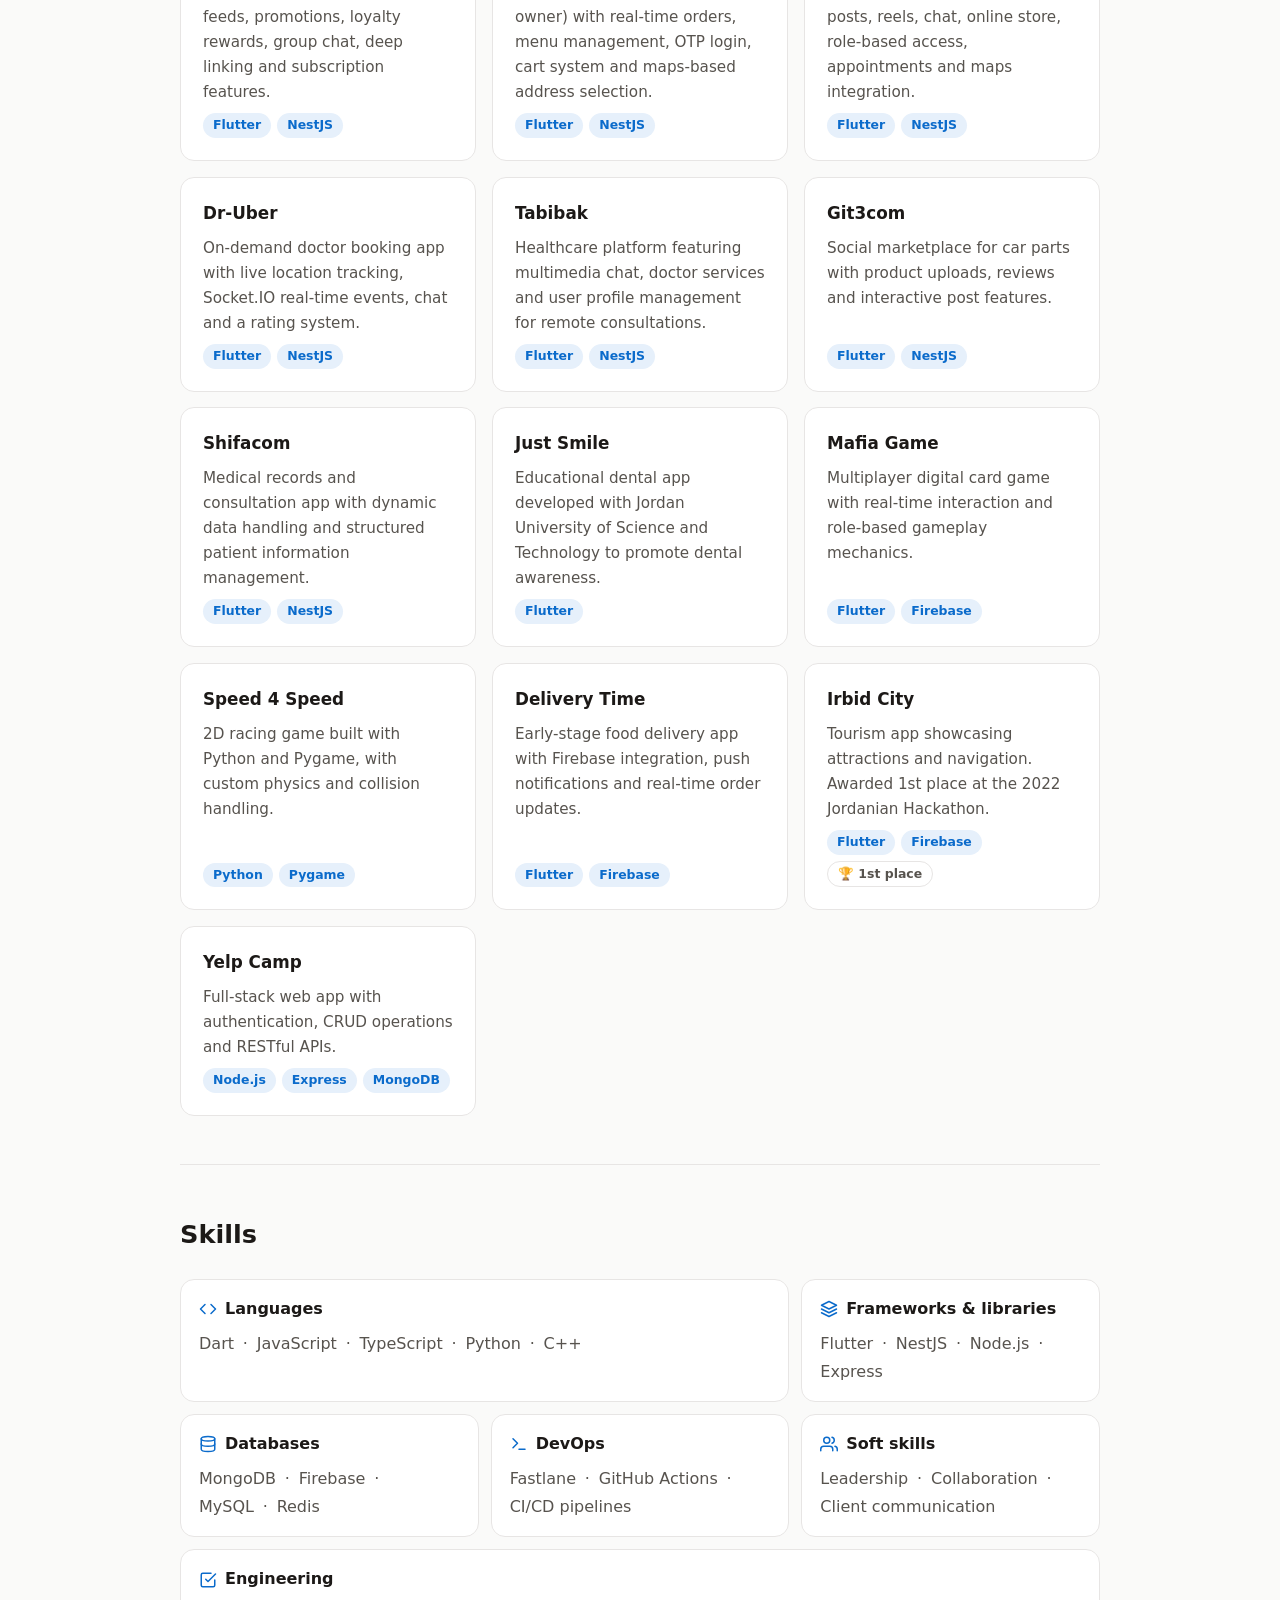
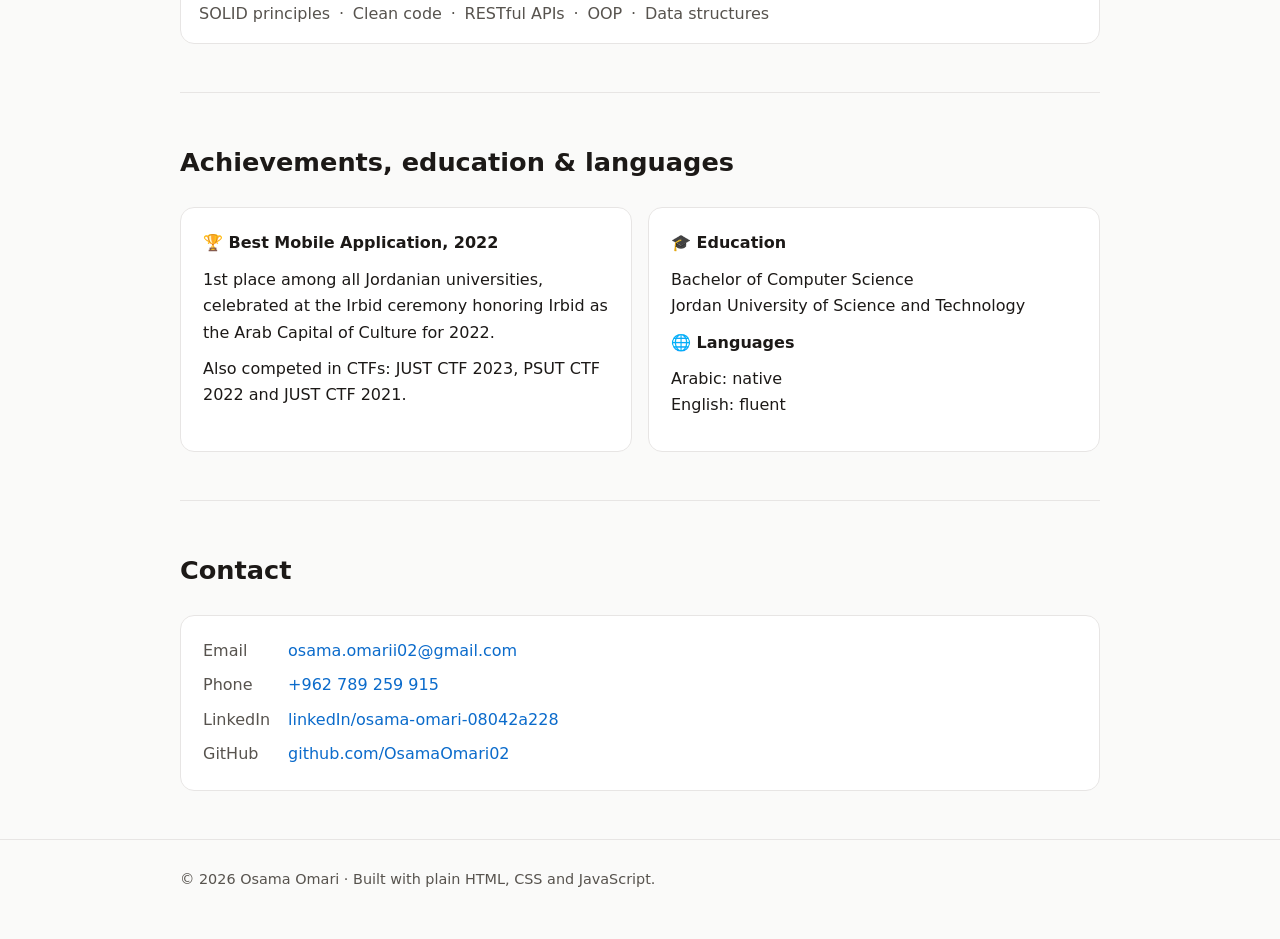
==== commit 048e653a: "fix content not appearing on iphones" ====
--- a/index.html
+++ b/index.html
@@ -34,7 +34,7 @@
         href="data:image/svg+xml,%3Csvg xmlns='http://www.w3.org/2000/svg' viewBox='0 0 100 100'%3E%3Ctext y='.9em' font-size='90'%3E📱%3C/text%3E%3C/svg%3E">
     <link rel="alternate" type="application/pdf" title="Osama Omari CV" href="assets/Osama-Omari-CV.pdf">
     <script>var r = document.documentElement; r.classList.add("js"); setTimeout(function () { if (!window.siteReady) r.classList.add("show-all") }, 3000)</script>
-    <link rel="stylesheet" href="css/style.css">
+    <link rel="stylesheet" href="css/style.css?v=4">
     <script type="application/ld+json">
 {
   "@context": "https://schema.org",
@@ -396,7 +396,7 @@
         <div class="wrap">© <span id="year">2026</span> Osama Omari · Built with plain HTML, CSS and JavaScript.</div>
     </footer>
 
-    <script src="js/script.js" defer></script>
+    <script src="js/script.js?v=4" defer></script>
 </body>
 
 </html>
--- a/css/style.css
+++ b/css/style.css
@@ -776,15 +776,13 @@
 
 /* motion */
 @media (prefers-reduced-motion:no-preference) {
-    .js .reveal {
+    .reveal {
+        transition: opacity .6s ease, transform .6s ease
+    }
+
+    .reveal.pre {
         opacity: 0;
-        transform: translateY(16px);
-        transition: opacity .6s, transform .6s
-    }
-
-    .js .reveal.in {
-        opacity: 1;
-        transform: none
+        transform: translateY(16px)
     }
 
     .grid>li {
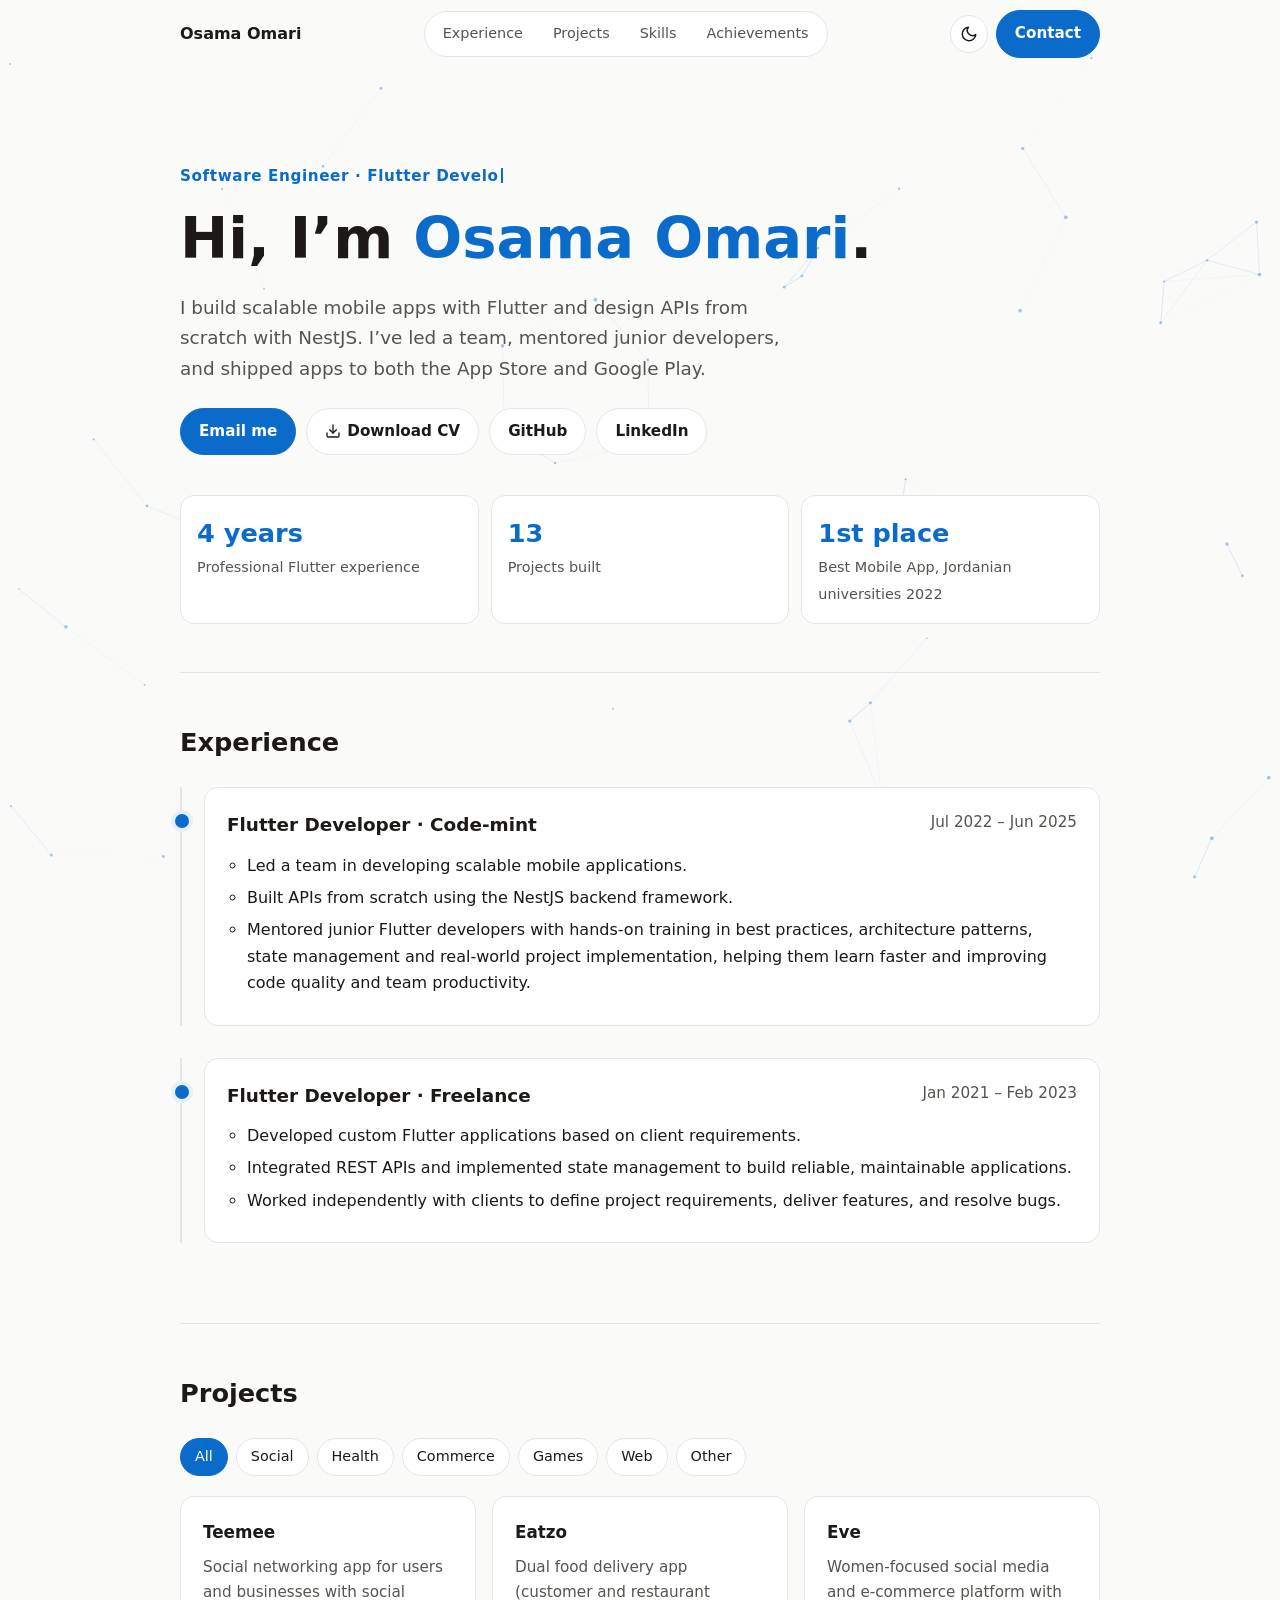
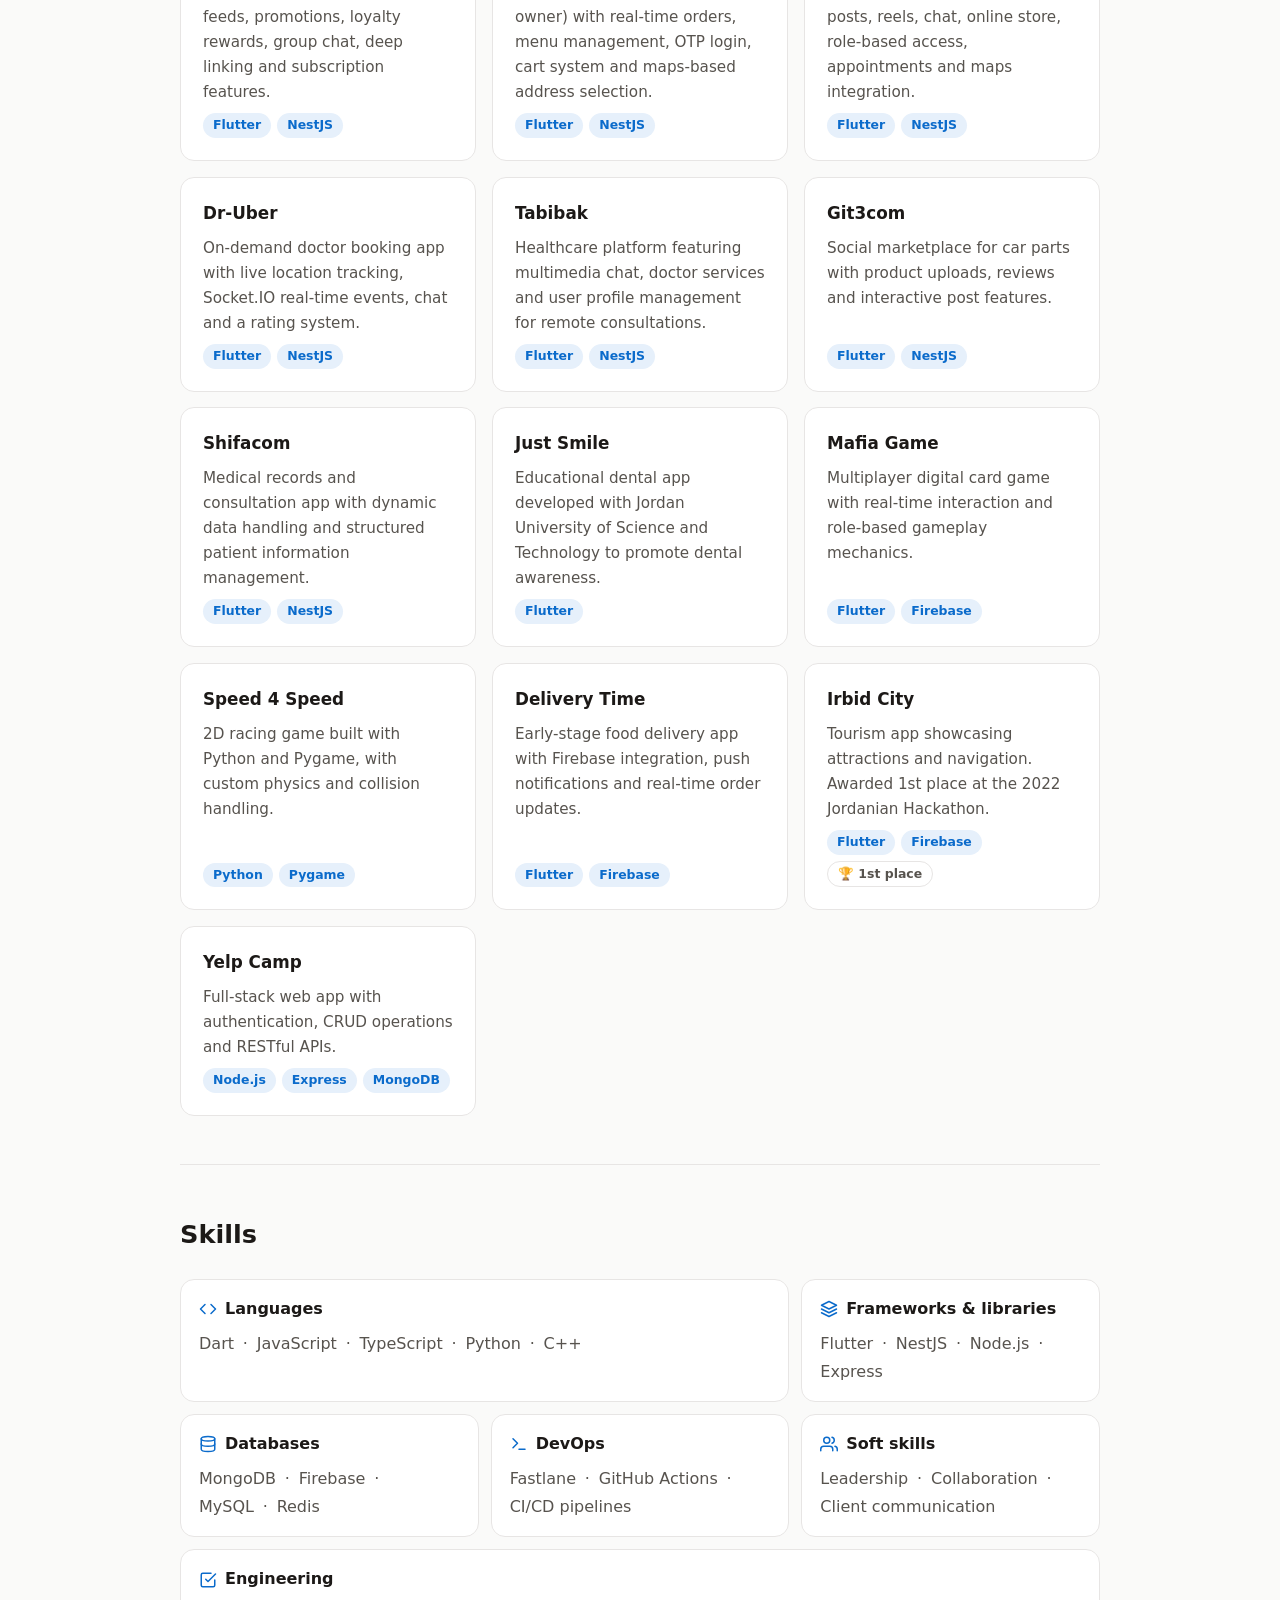
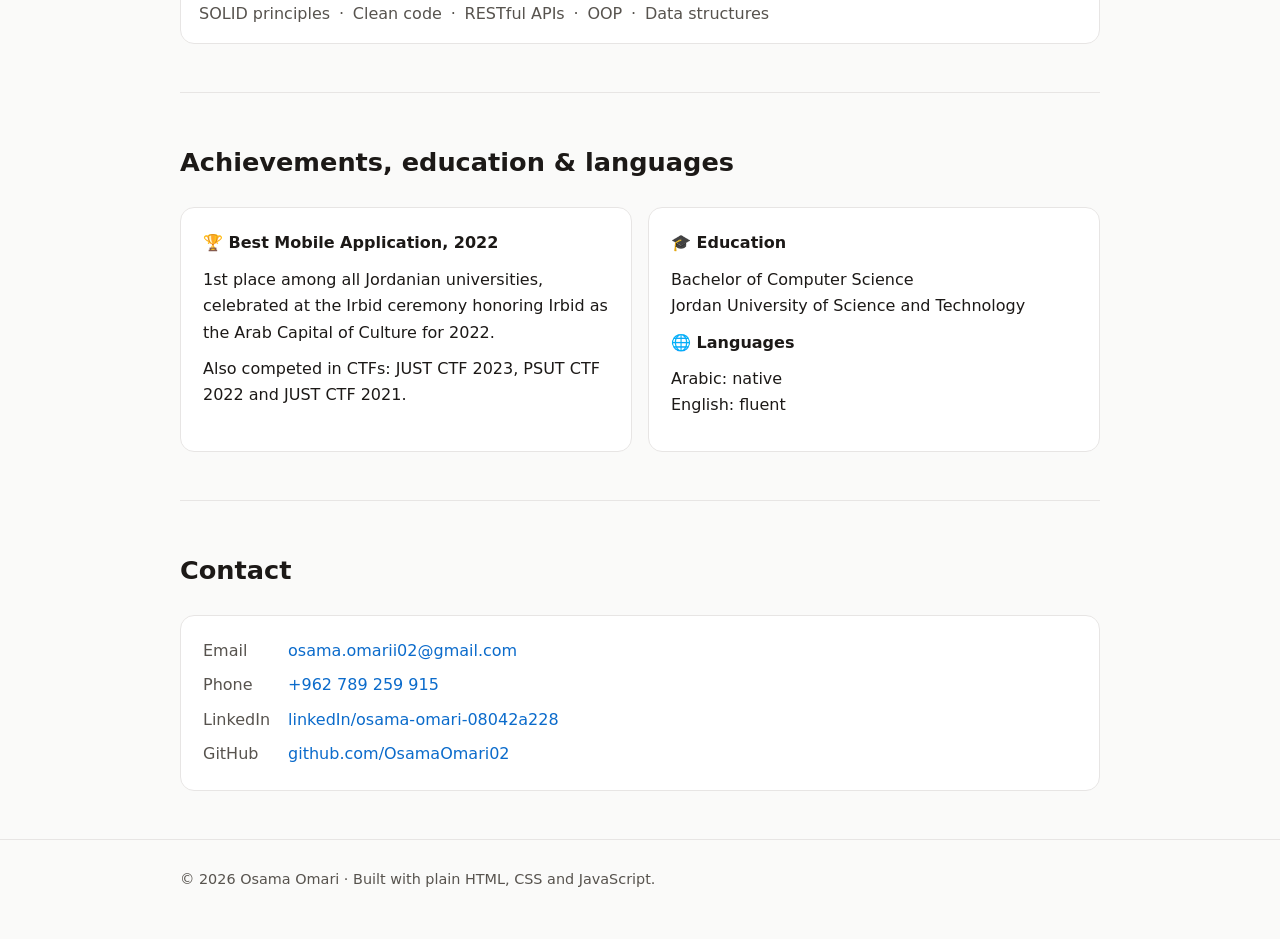
==== commit d04dd8d8: "fix content not appearing on iphones" ====
--- a/index.html
+++ b/index.html
@@ -3,6 +3,18 @@
 
 <head>
     <meta charset="utf-8">
+    <script>
+        window.__errs = [];
+        window.onerror = function (m, s, l) { window.__errs.push(m + " @" + String(s).split("/").pop() + ":" + l) };
+        window.addEventListener("load", function () {
+            setTimeout(function () {
+                var d = document.createElement("div");
+                d.style.cssText = "position:fixed;bottom:0;left:0;right:0;background:#222;color:#0f0;padding:8px;font:12px monospace;z-index:99999;white-space:pre-wrap";
+                d.textContent = (window.siteReady ? "siteReady: yes" : "siteReady: NO") + "\n" + (window.__errs.join("\n") || "no errors");
+                document.body.appendChild(d)
+            }, 3500)
+        });
+    </script>
     <meta name="viewport" content="width=device-width, initial-scale=1">
     <title>Osama Omari – Flutter Developer & Software Engineer</title>
     <meta name="description"
@@ -34,7 +46,7 @@
         href="data:image/svg+xml,%3Csvg xmlns='http://www.w3.org/2000/svg' viewBox='0 0 100 100'%3E%3Ctext y='.9em' font-size='90'%3E📱%3C/text%3E%3C/svg%3E">
     <link rel="alternate" type="application/pdf" title="Osama Omari CV" href="assets/Osama-Omari-CV.pdf">
     <script>var r = document.documentElement; r.classList.add("js"); setTimeout(function () { if (!window.siteReady) r.classList.add("show-all") }, 3000)</script>
-    <link rel="stylesheet" href="css/style.css?v=4">
+    <link rel="stylesheet" href="css/style.css?v=5">
     <script type="application/ld+json">
 {
   "@context": "https://schema.org",
@@ -396,7 +408,7 @@
         <div class="wrap">© <span id="year">2026</span> Osama Omari · Built with plain HTML, CSS and JavaScript.</div>
     </footer>
 
-    <script src="js/script.js?v=4" defer></script>
+    <script src="js/script.js?v=5" defer></script>
 </body>
 
 </html>
--- a/css/style.css
+++ b/css/style.css
@@ -101,6 +101,7 @@
 
 /* header */
 header.nav {
+    position: -webkit-sticky;
     position: sticky;
     top: 0;
     z-index: 50;
@@ -109,7 +110,9 @@
 }
 
 header.nav.scrolled {
+    background: var(--bg);
     background: color-mix(in srgb, var(--bg) 85%, transparent);
+    -webkit-backdrop-filter: blur(12px);
     backdrop-filter: blur(12px);
     border-bottom-color: var(--line)
 }
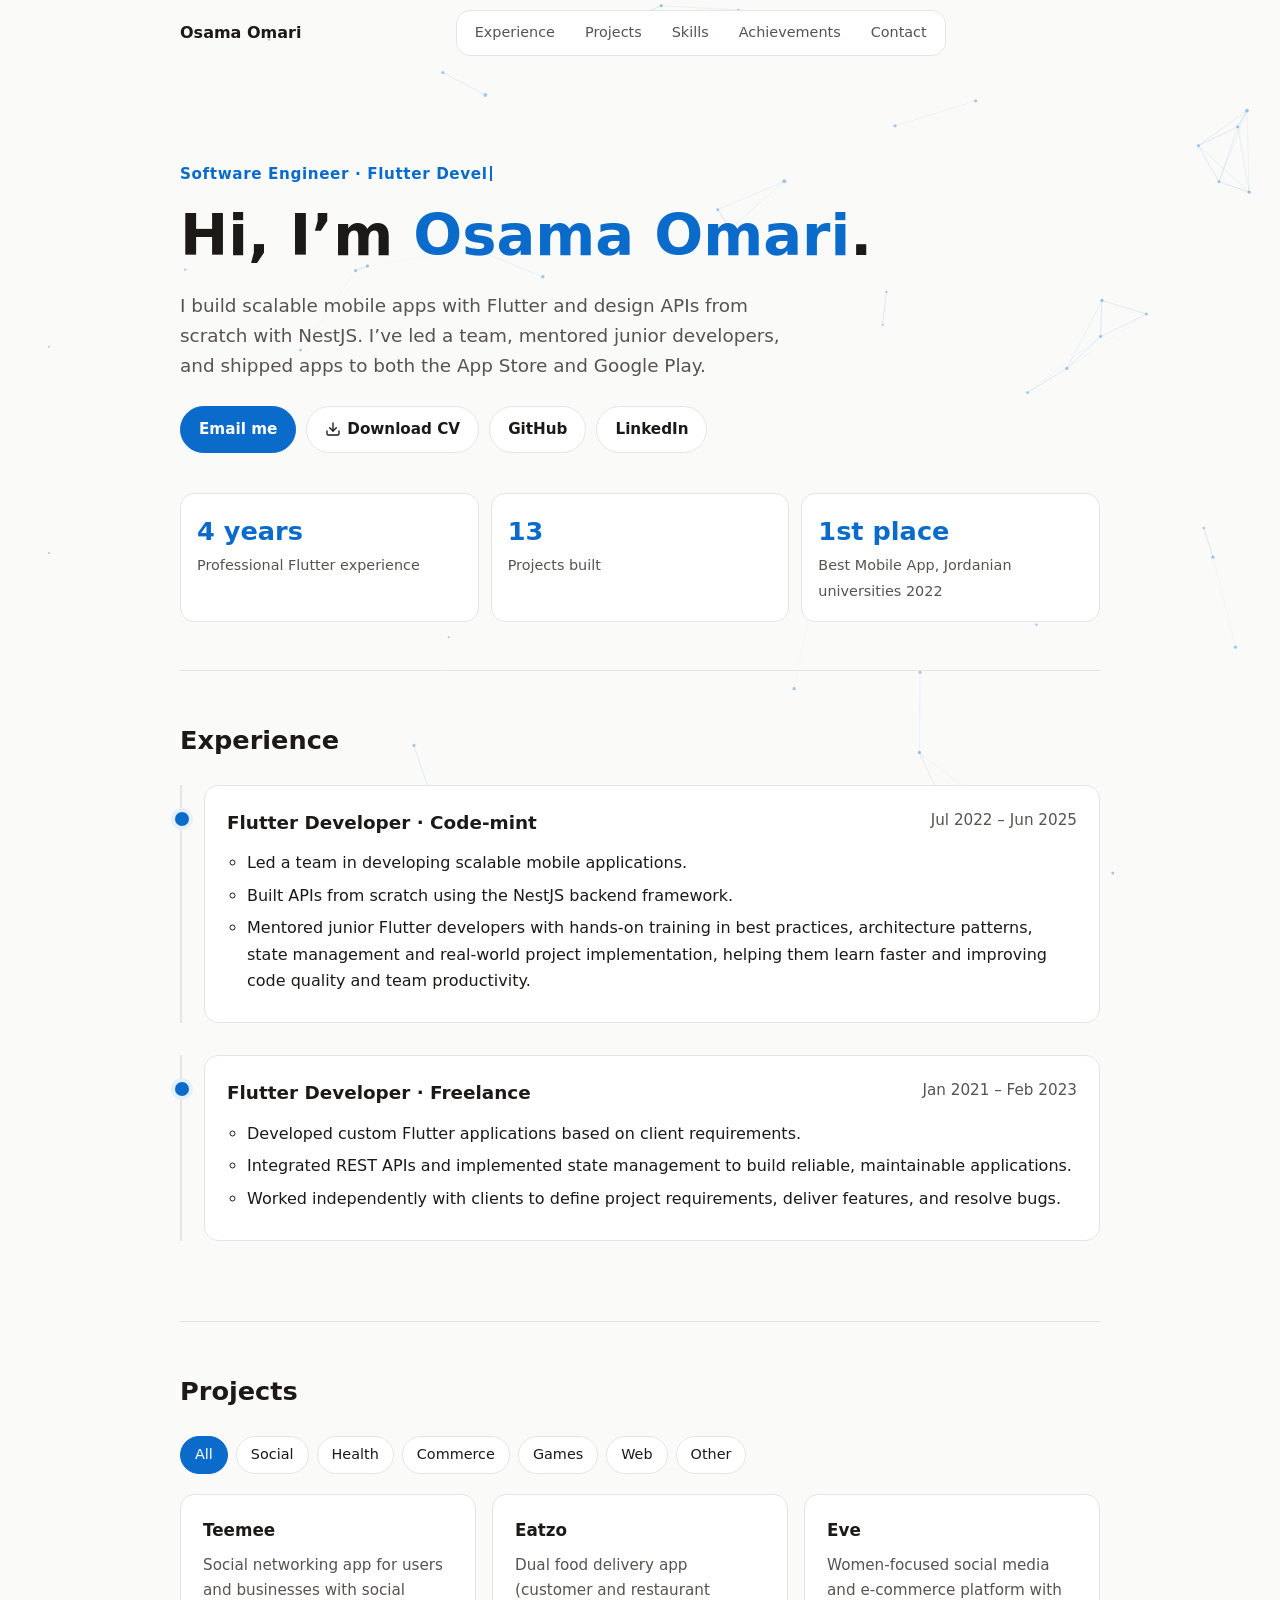
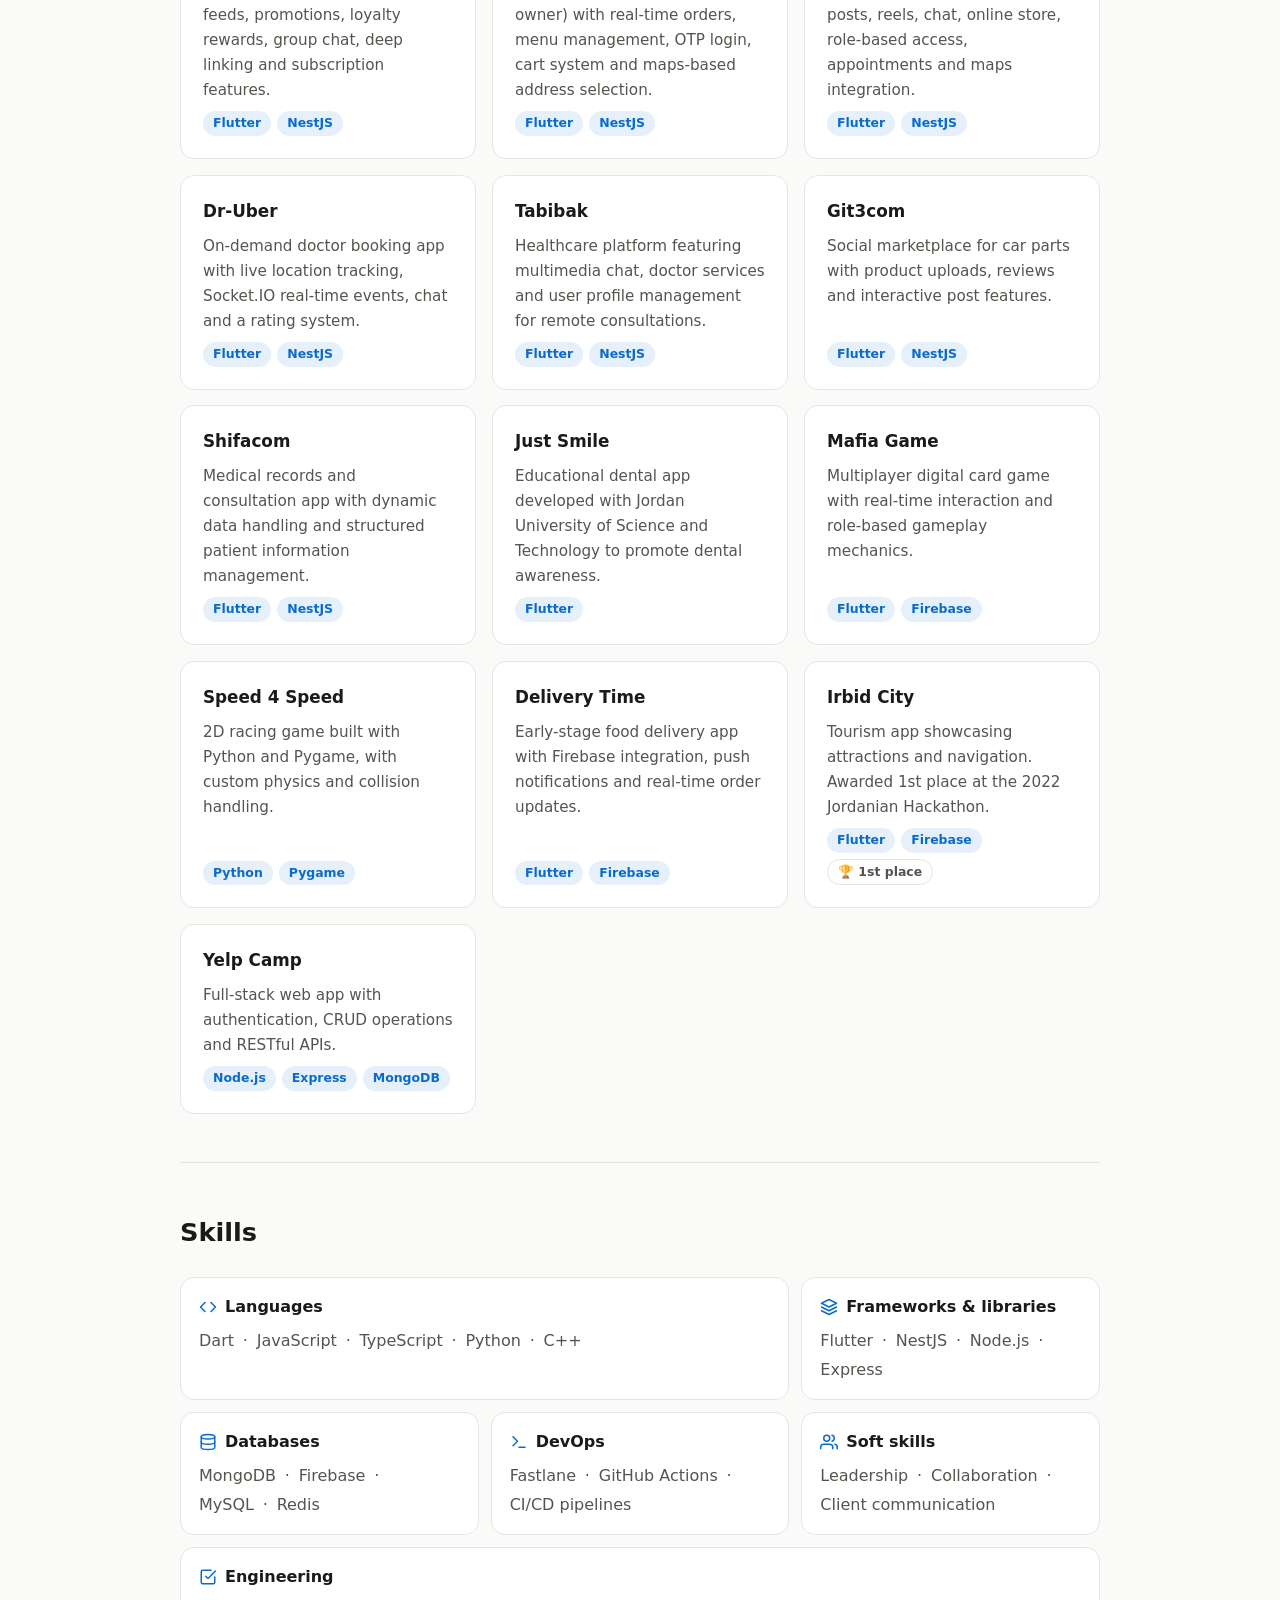
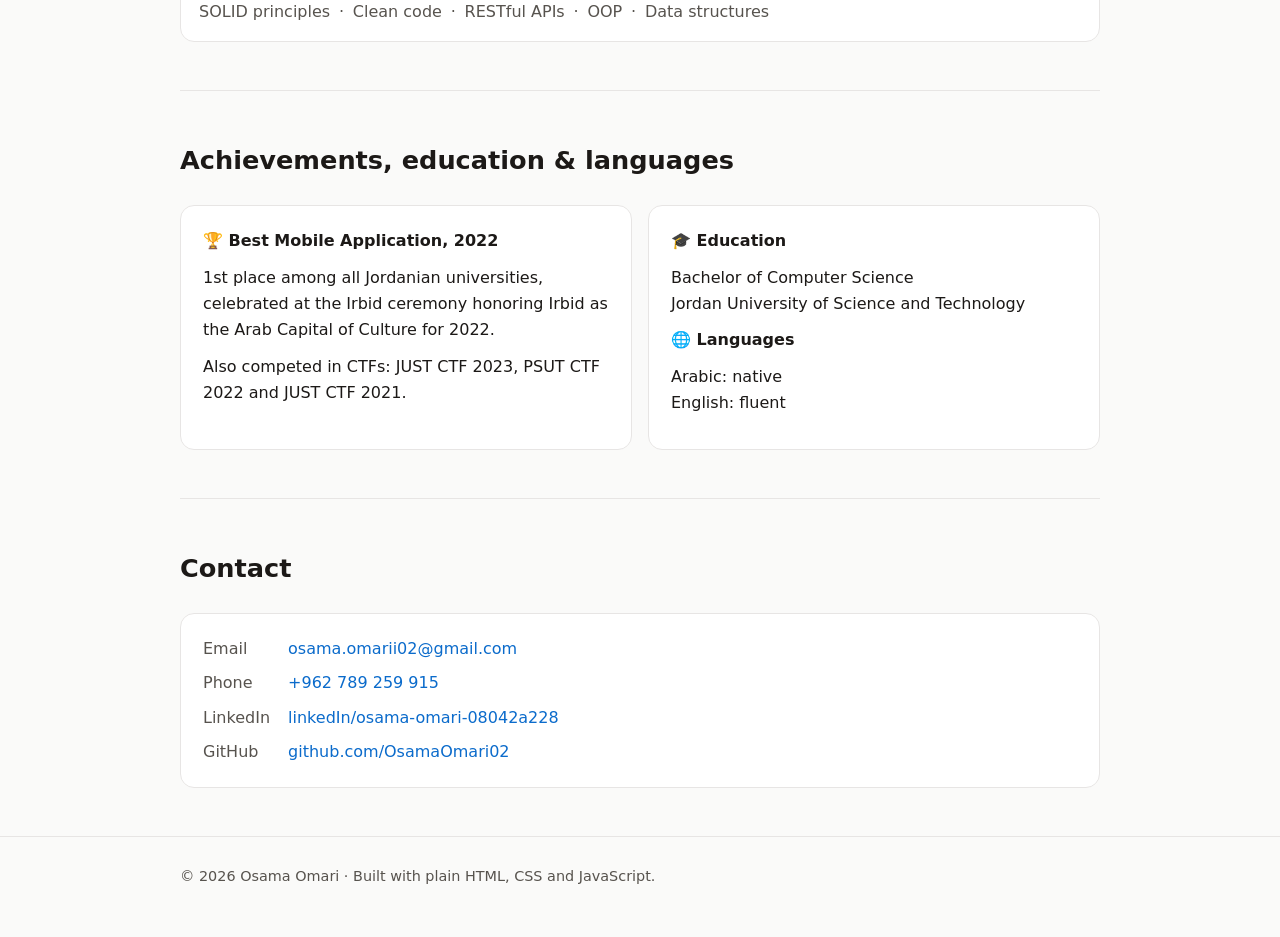
==== commit 5ba8f032: "fix content not appearing on iphones" ====
--- a/index.html
+++ b/index.html
@@ -45,8 +45,7 @@
     <link rel="icon"
         href="data:image/svg+xml,%3Csvg xmlns='http://www.w3.org/2000/svg' viewBox='0 0 100 100'%3E%3Ctext y='.9em' font-size='90'%3E📱%3C/text%3E%3C/svg%3E">
     <link rel="alternate" type="application/pdf" title="Osama Omari CV" href="assets/Osama-Omari-CV.pdf">
-    <script>var r = document.documentElement; r.classList.add("js"); setTimeout(function () { if (!window.siteReady) r.classList.add("show-all") }, 3000)</script>
-    <link rel="stylesheet" href="css/style.css?v=5">
+    <link rel="stylesheet" href="css/style.css?v=6">
     <script type="application/ld+json">
 {
   "@context": "https://schema.org",
@@ -408,7 +407,7 @@
         <div class="wrap">© <span id="year">2026</span> Osama Omari · Built with plain HTML, CSS and JavaScript.</div>
     </footer>
 
-    <script src="js/script.js?v=5" defer></script>
+    <script src="js/script.js?v=6" defer></script>
 </body>
 
 </html>
--- a/css/style.css
+++ b/css/style.css
@@ -717,65 +717,6 @@
     border-top: 1px solid var(--line)
 }
 
-/* command palette */
-#pal {
-    border: 1px solid var(--line);
-    border-radius: var(--radius);
-    background: var(--surface);
-    color: var(--text);
-    padding: 0;
-    width: min(520px, 92vw);
-    margin-top: 12vh;
-    box-shadow: 0 30px 80px rgba(0, 0, 0, .4)
-}
-
-#pal::backdrop {
-    background: rgba(0, 0, 0, .45);
-    backdrop-filter: blur(3px)
-}
-
-#palIn {
-    width: 100%;
-    border: 0;
-    border-bottom: 1px solid var(--line);
-    background: transparent;
-    color: inherit;
-    font: inherit;
-    font-size: 1.05rem;
-    padding: 16px 18px;
-    outline: none
-}
-
-#palList {
-    list-style: none;
-    margin: 0;
-    padding: 6px;
-    max-height: 50vh;
-    overflow: auto
-}
-
-#palList li {
-    margin: 0
-}
-
-#palList a {
-    display: flex;
-    justify-content: space-between;
-    gap: 12px;
-    padding: 10px 12px;
-    border-radius: 8px;
-    color: var(--text)
-}
-
-#palList a small {
-    color: var(--muted)
-}
-
-#palList a:hover,
-#palList a.sel {
-    background: var(--accent-soft);
-    text-decoration: none
-}
 
 /* motion */
 @media (prefers-reduced-motion:no-preference) {
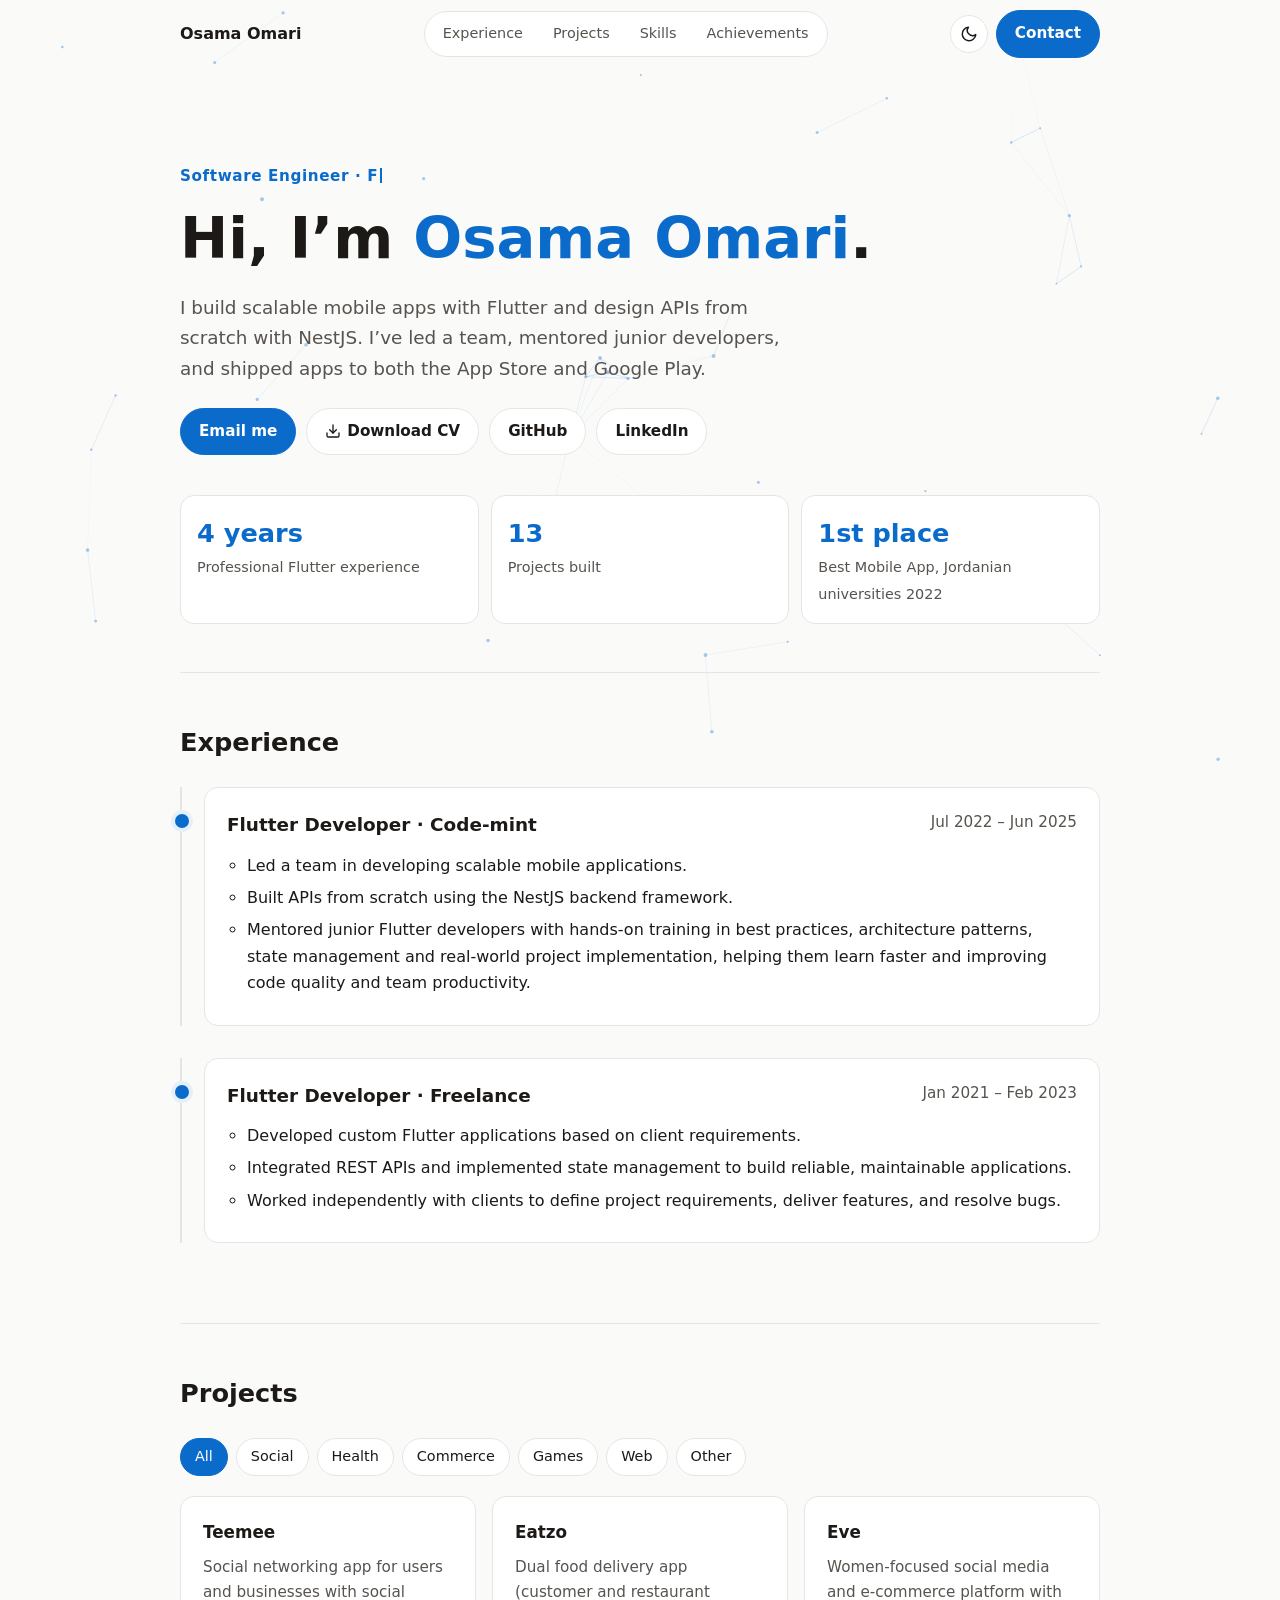
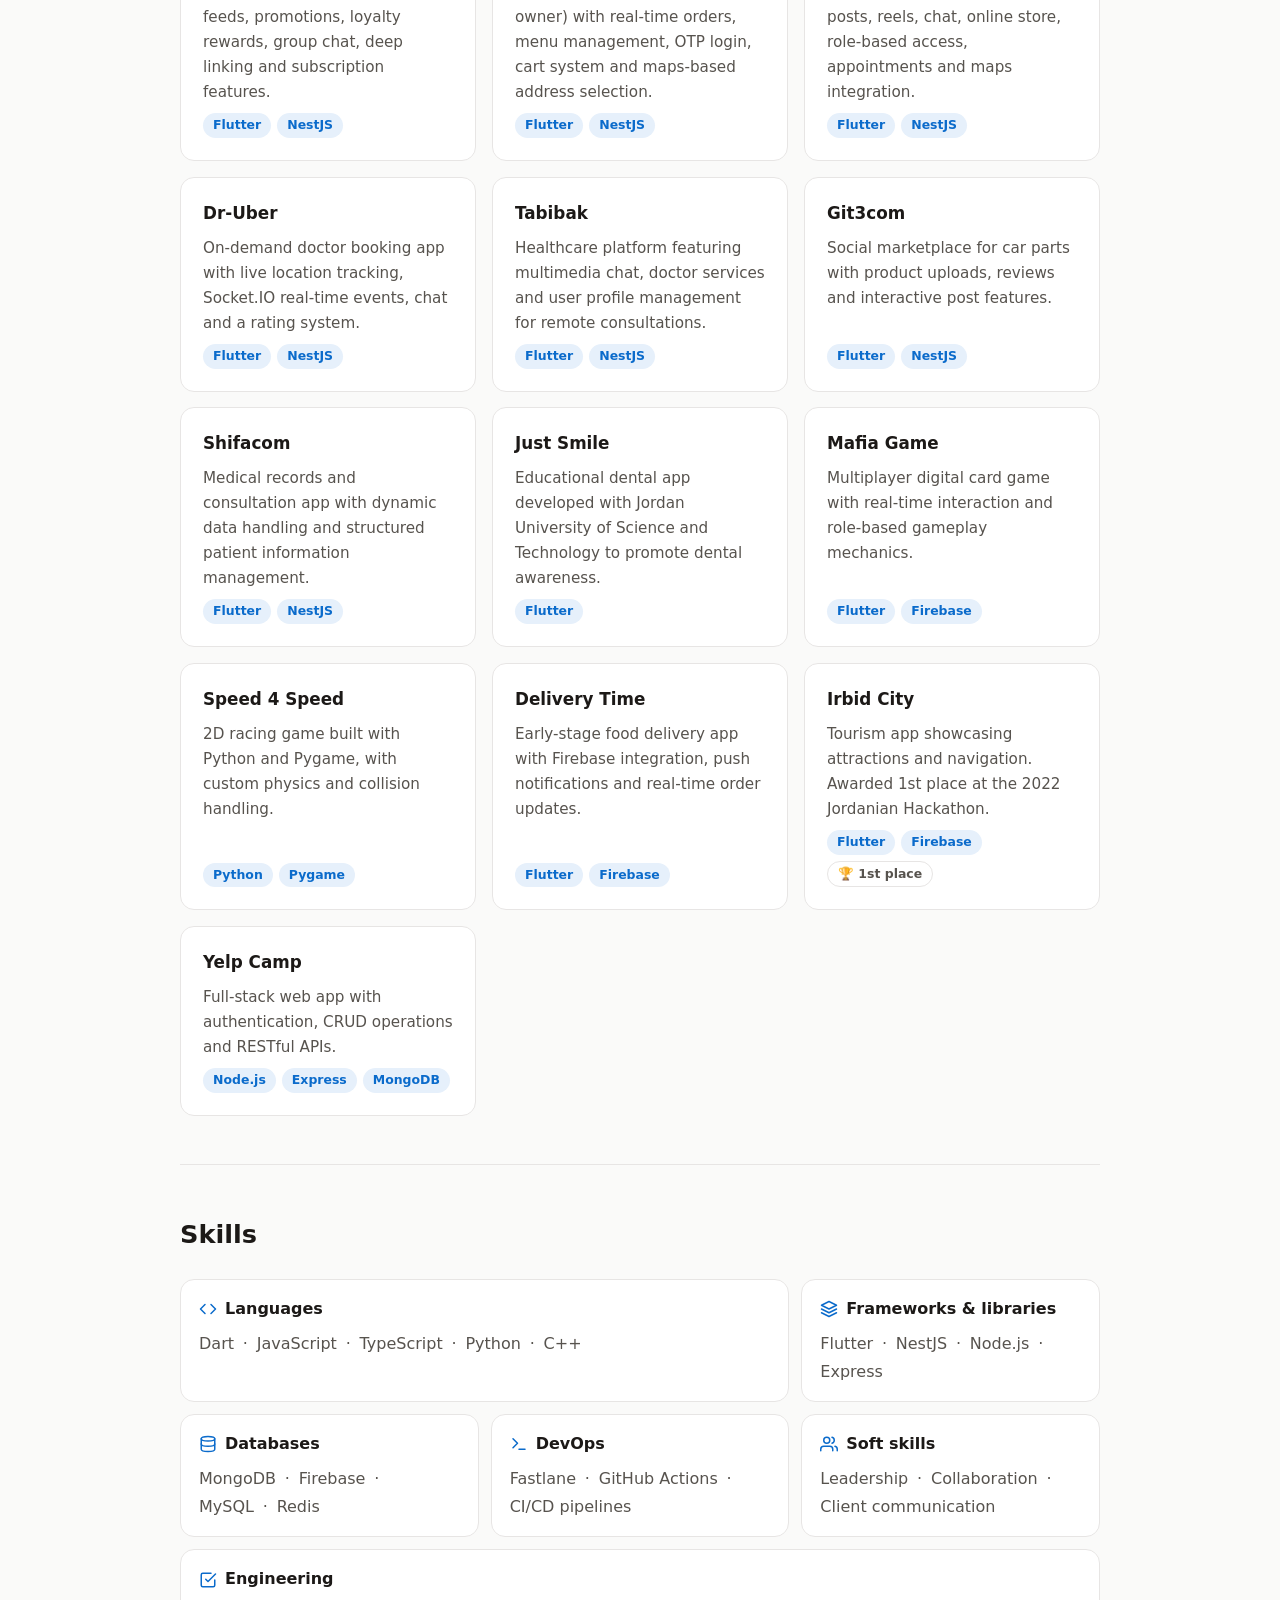
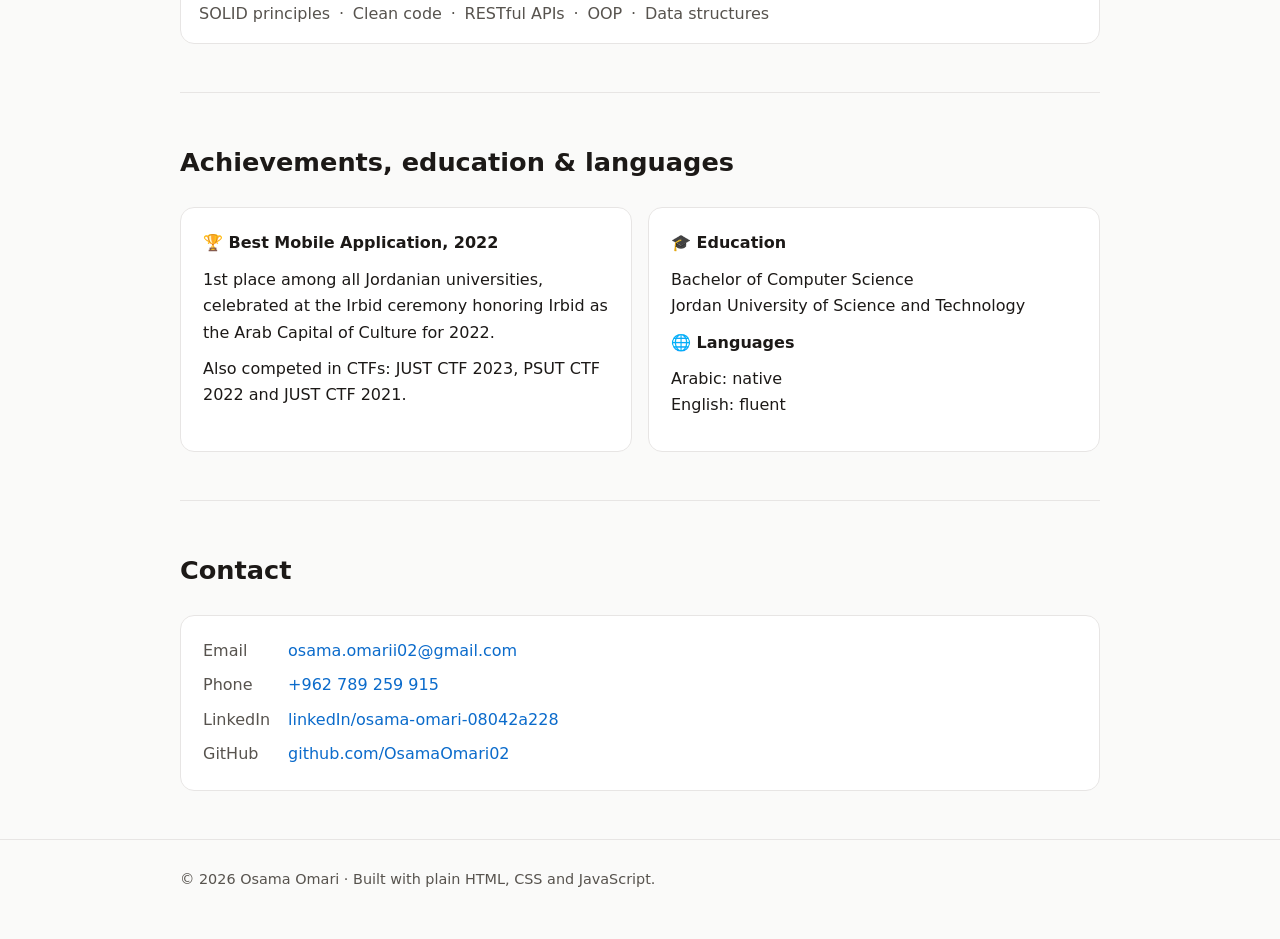
==== commit 31d540b3: "fix content not appearing on iphones" ====
--- a/index.html
+++ b/index.html
@@ -3,18 +3,6 @@
 
 <head>
     <meta charset="utf-8">
-    <script>
-        window.__errs = [];
-        window.onerror = function (m, s, l) { window.__errs.push(m + " @" + String(s).split("/").pop() + ":" + l) };
-        window.addEventListener("load", function () {
-            setTimeout(function () {
-                var d = document.createElement("div");
-                d.style.cssText = "position:fixed;bottom:0;left:0;right:0;background:#222;color:#0f0;padding:8px;font:12px monospace;z-index:99999;white-space:pre-wrap";
-                d.textContent = (window.siteReady ? "siteReady: yes" : "siteReady: NO") + "\n" + (window.__errs.join("\n") || "no errors");
-                document.body.appendChild(d)
-            }, 3500)
-        });
-    </script>
     <meta name="viewport" content="width=device-width, initial-scale=1">
     <title>Osama Omari – Flutter Developer & Software Engineer</title>
     <meta name="description"
@@ -45,6 +33,7 @@
     <link rel="icon"
         href="data:image/svg+xml,%3Csvg xmlns='http://www.w3.org/2000/svg' viewBox='0 0 100 100'%3E%3Ctext y='.9em' font-size='90'%3E📱%3C/text%3E%3C/svg%3E">
     <link rel="alternate" type="application/pdf" title="Osama Omari CV" href="assets/Osama-Omari-CV.pdf">
+    <script>var r = document.documentElement; r.classList.add("js"); setTimeout(function () { if (!window.siteReady) r.classList.add("show-all") }, 3000)</script>
     <link rel="stylesheet" href="css/style.css?v=6">
     <script type="application/ld+json">
 {
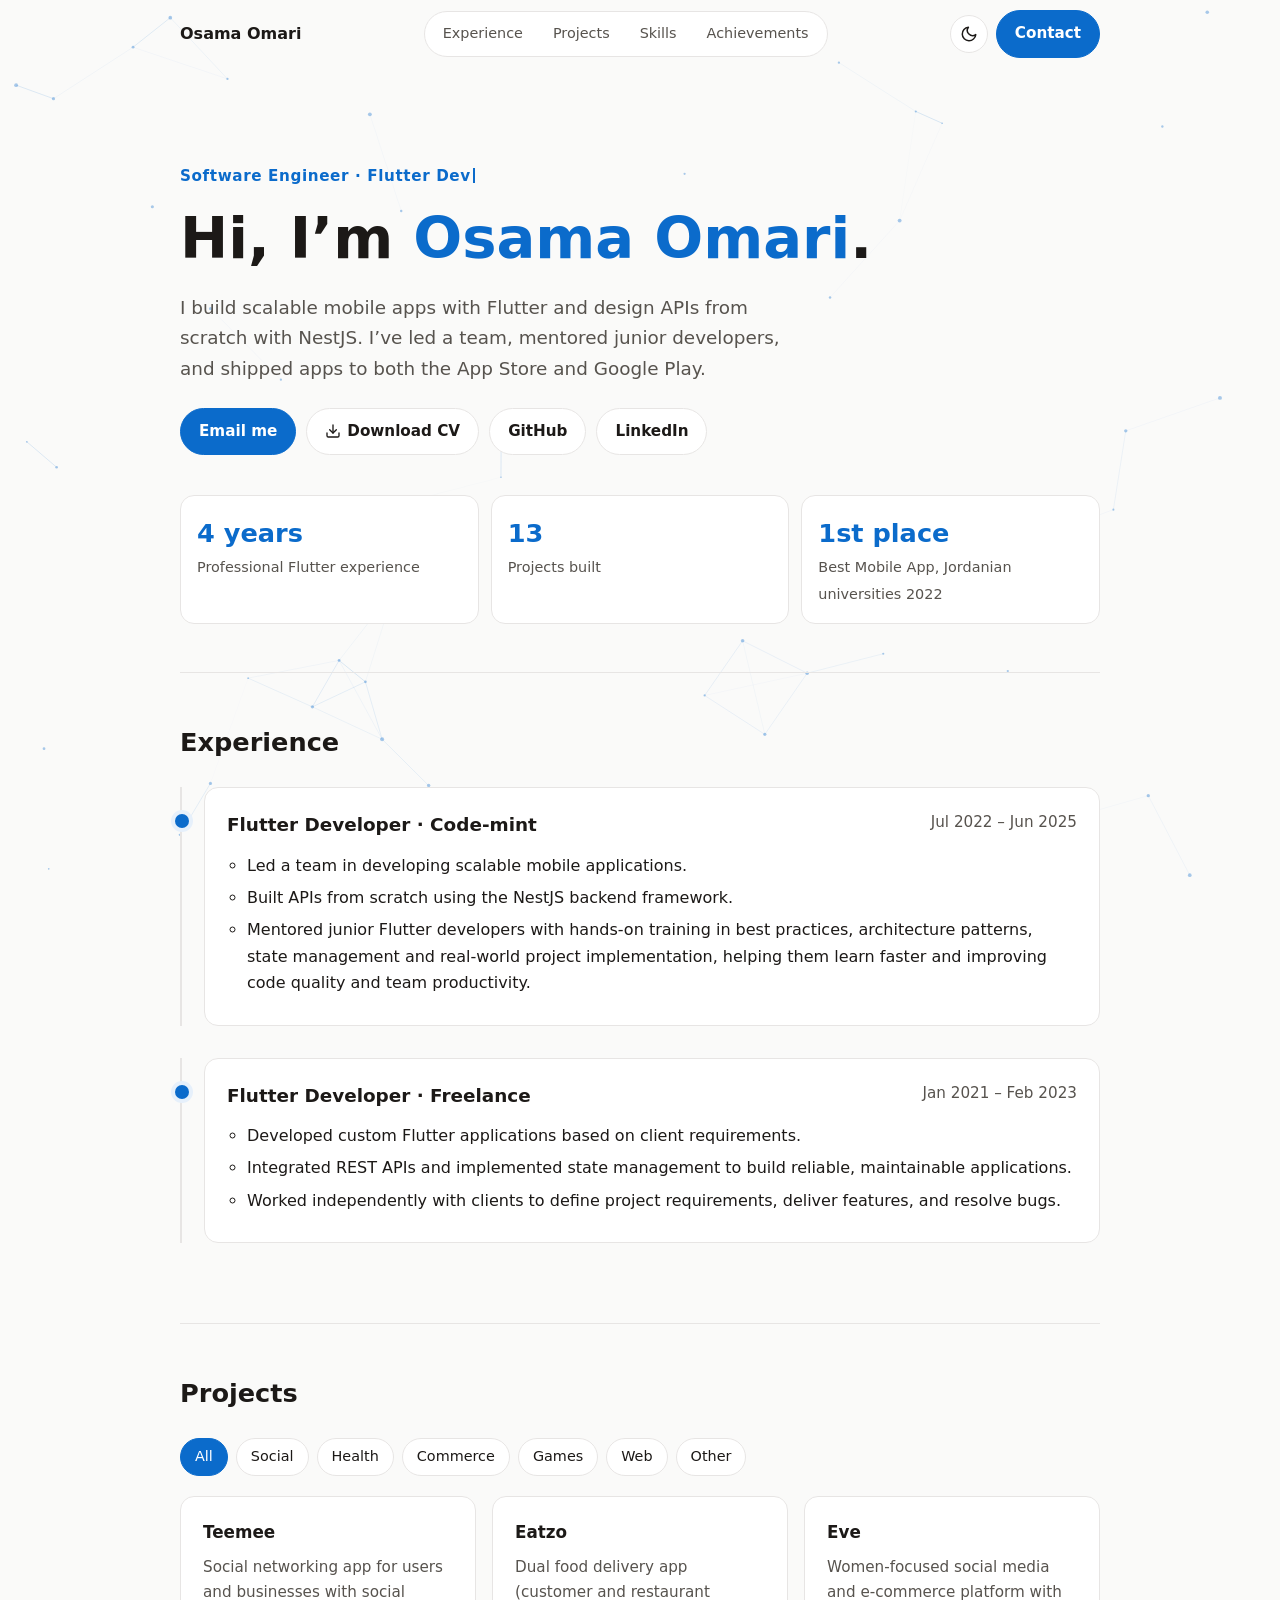
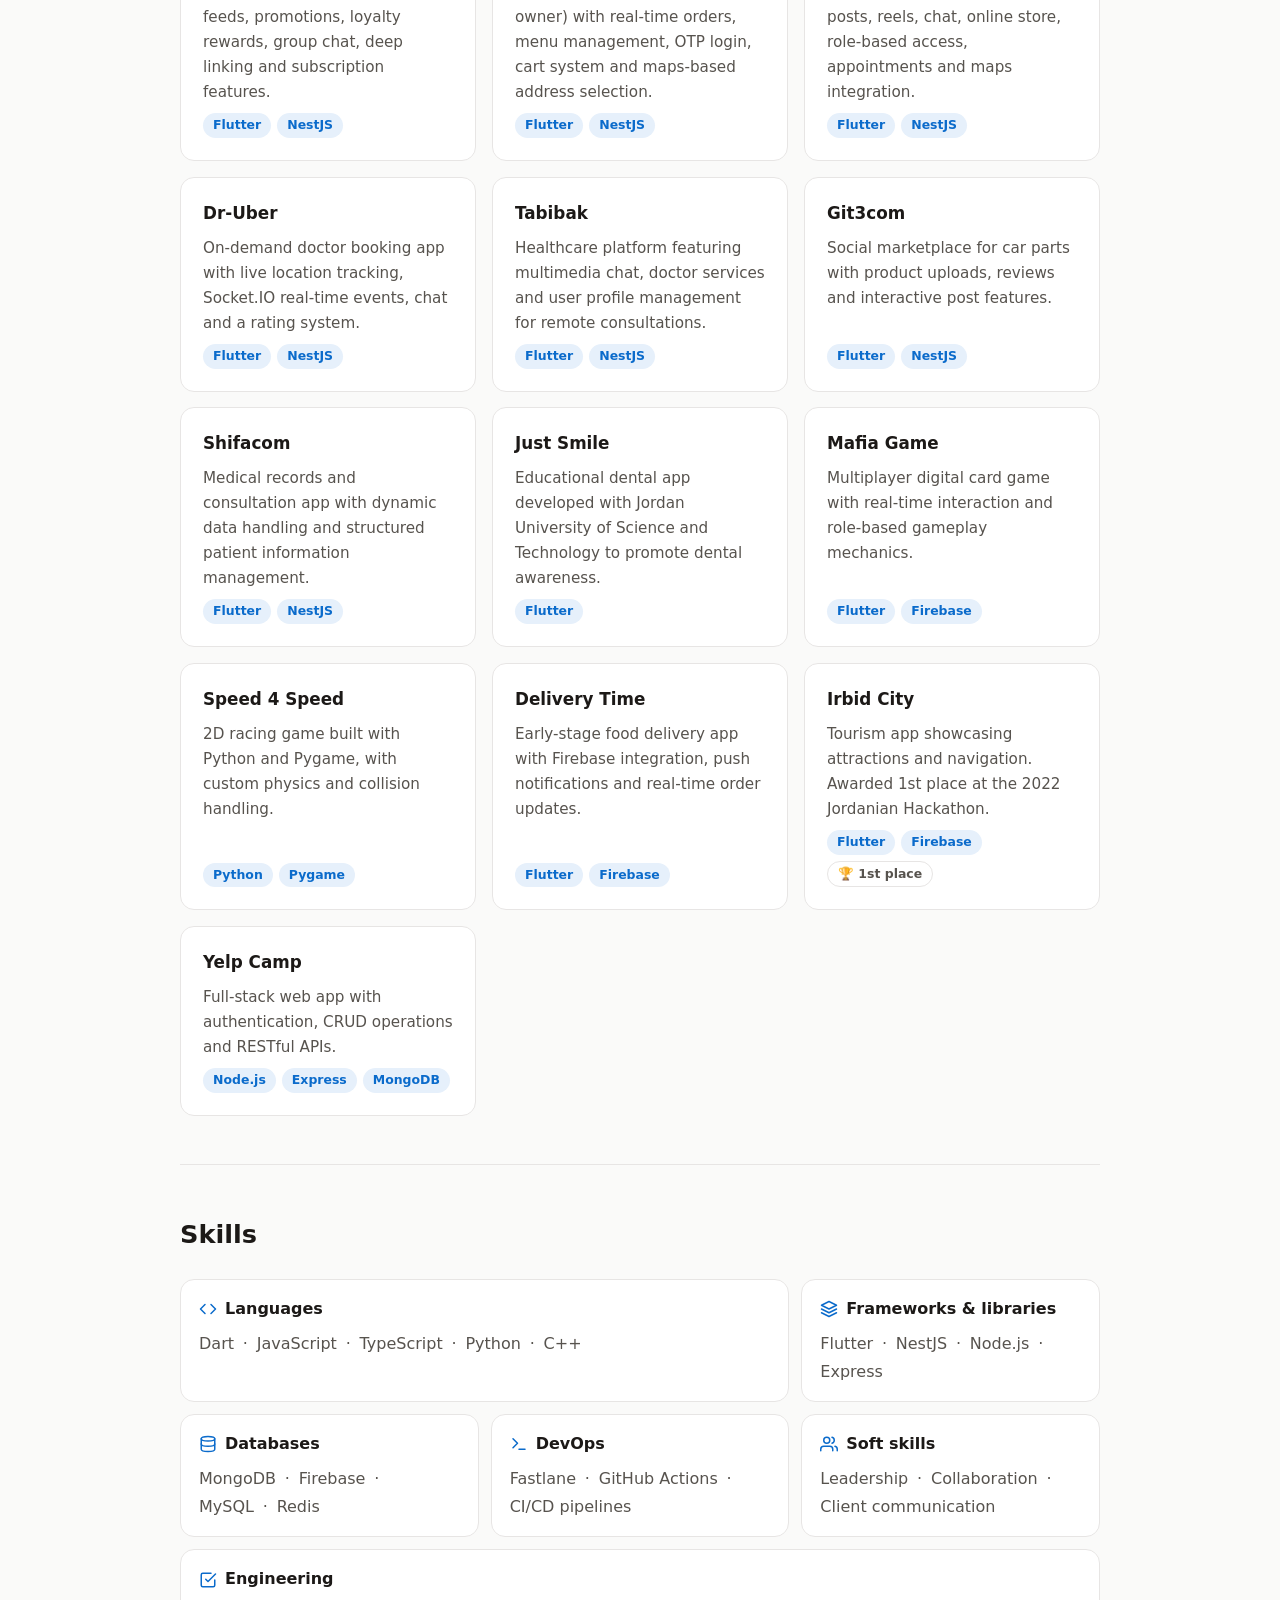
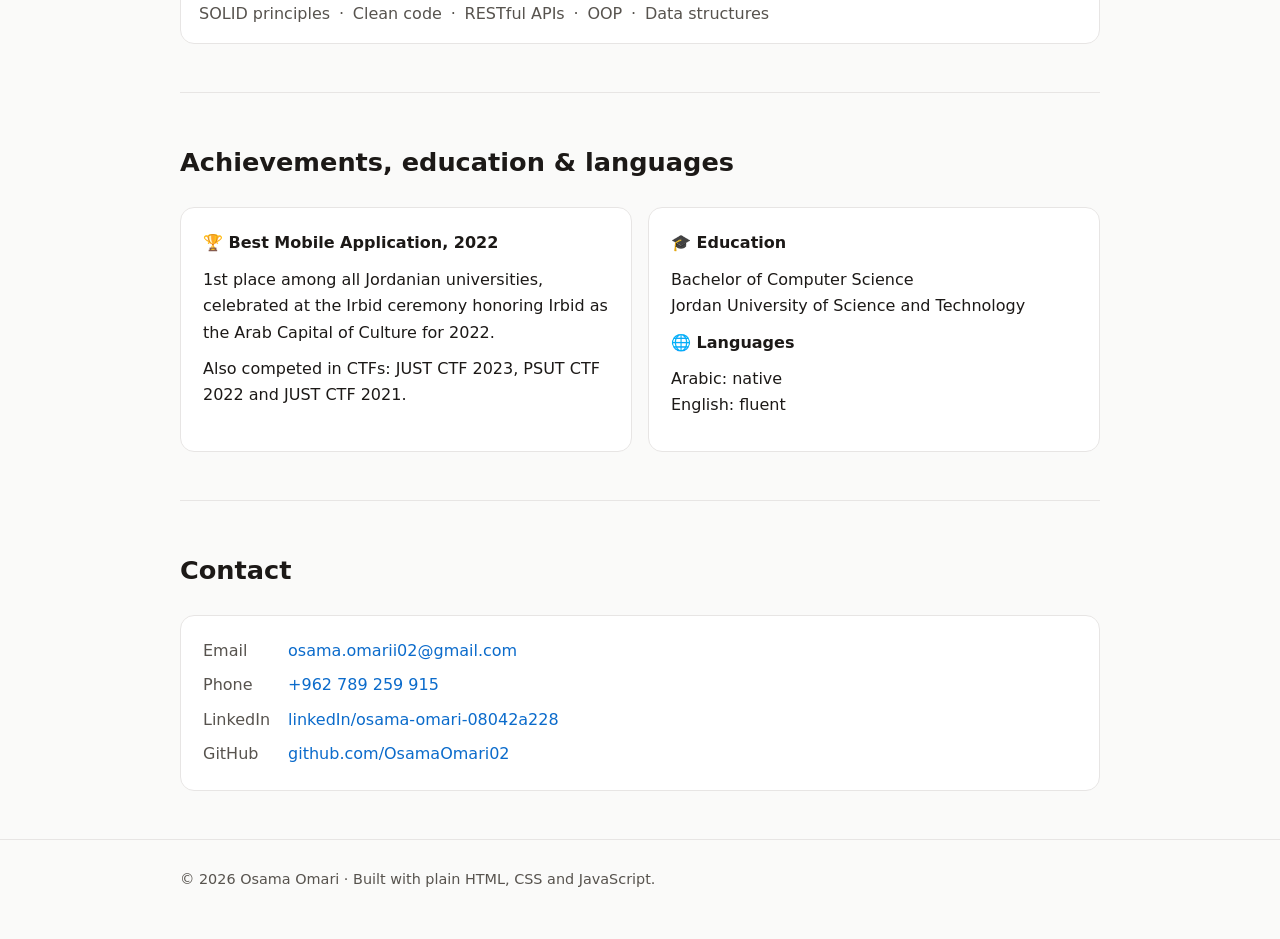
==== commit ab0499f9: "add icon images" ====
--- a/index.html
+++ b/index.html
@@ -33,6 +33,10 @@
     <link rel="icon"
         href="data:image/svg+xml,%3Csvg xmlns='http://www.w3.org/2000/svg' viewBox='0 0 100 100'%3E%3Ctext y='.9em' font-size='90'%3E📱%3C/text%3E%3C/svg%3E">
     <link rel="alternate" type="application/pdf" title="Osama Omari CV" href="assets/Osama-Omari-CV.pdf">
+    <link rel="icon" href="assets/favicon.ico" sizes="any">
+    <link rel="icon" type="image/png" sizes="192x192" href="assets/icon-192.png">
+    <link rel="icon" type="image/png" sizes="512x512" href="assets/icon-512.png">
+    <link rel="apple-touch-icon" href="assets/apple-touch-icon.png">
     <script>var r = document.documentElement; r.classList.add("js"); setTimeout(function () { if (!window.siteReady) r.classList.add("show-all") }, 3000)</script>
     <link rel="stylesheet" href="css/style.css?v=6">
     <script type="application/ld+json">
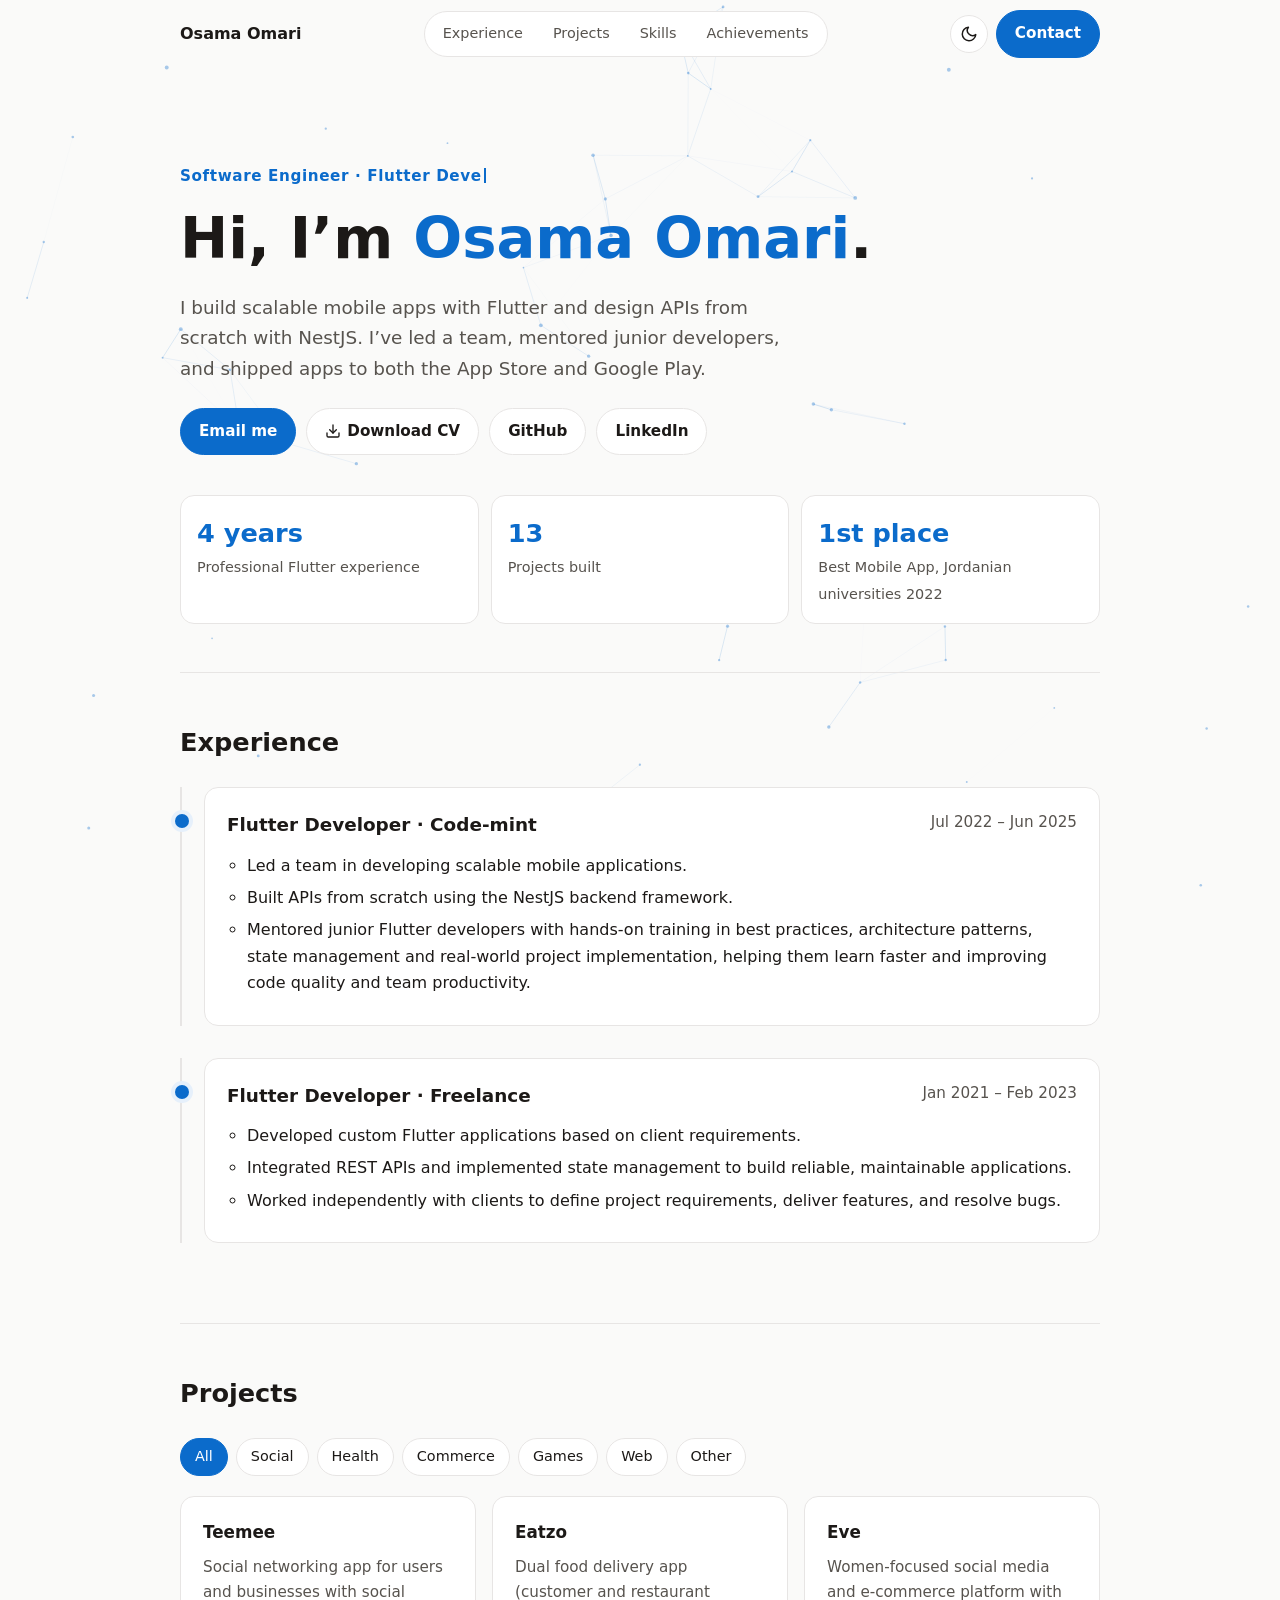
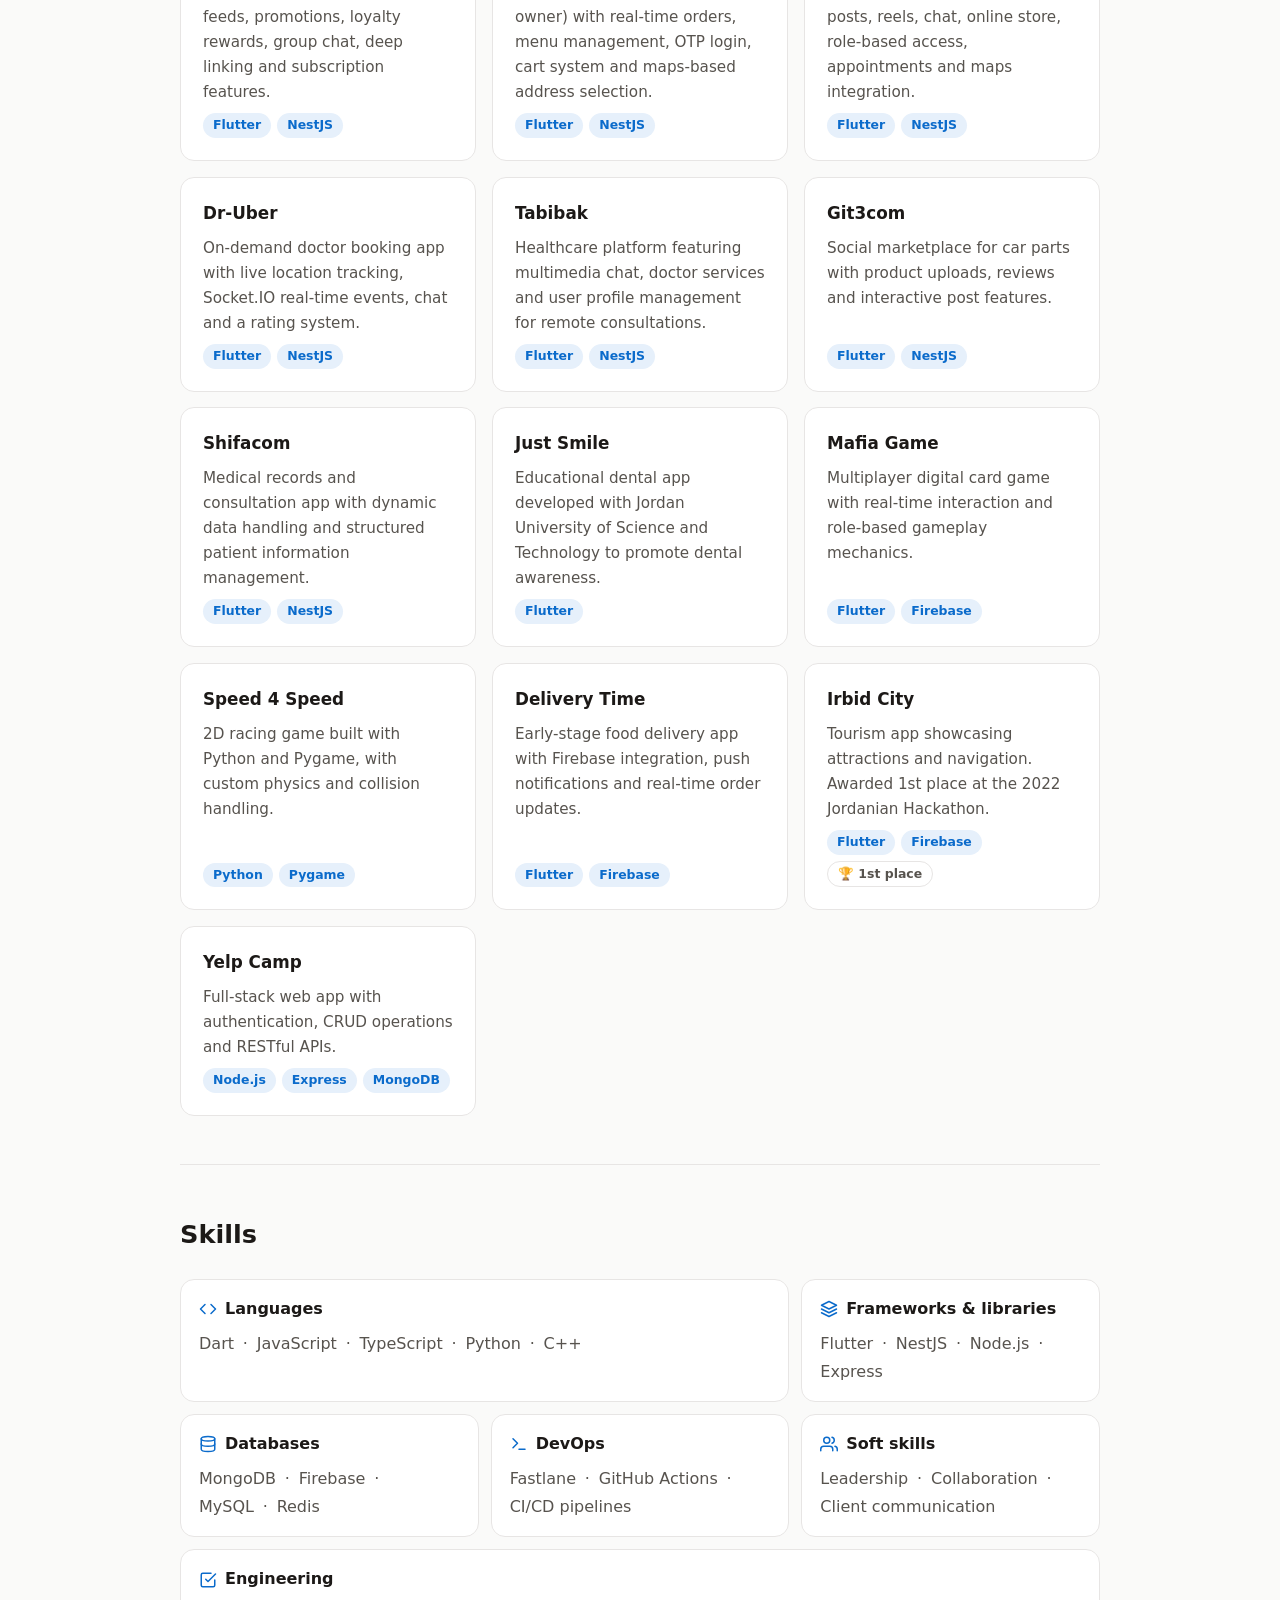
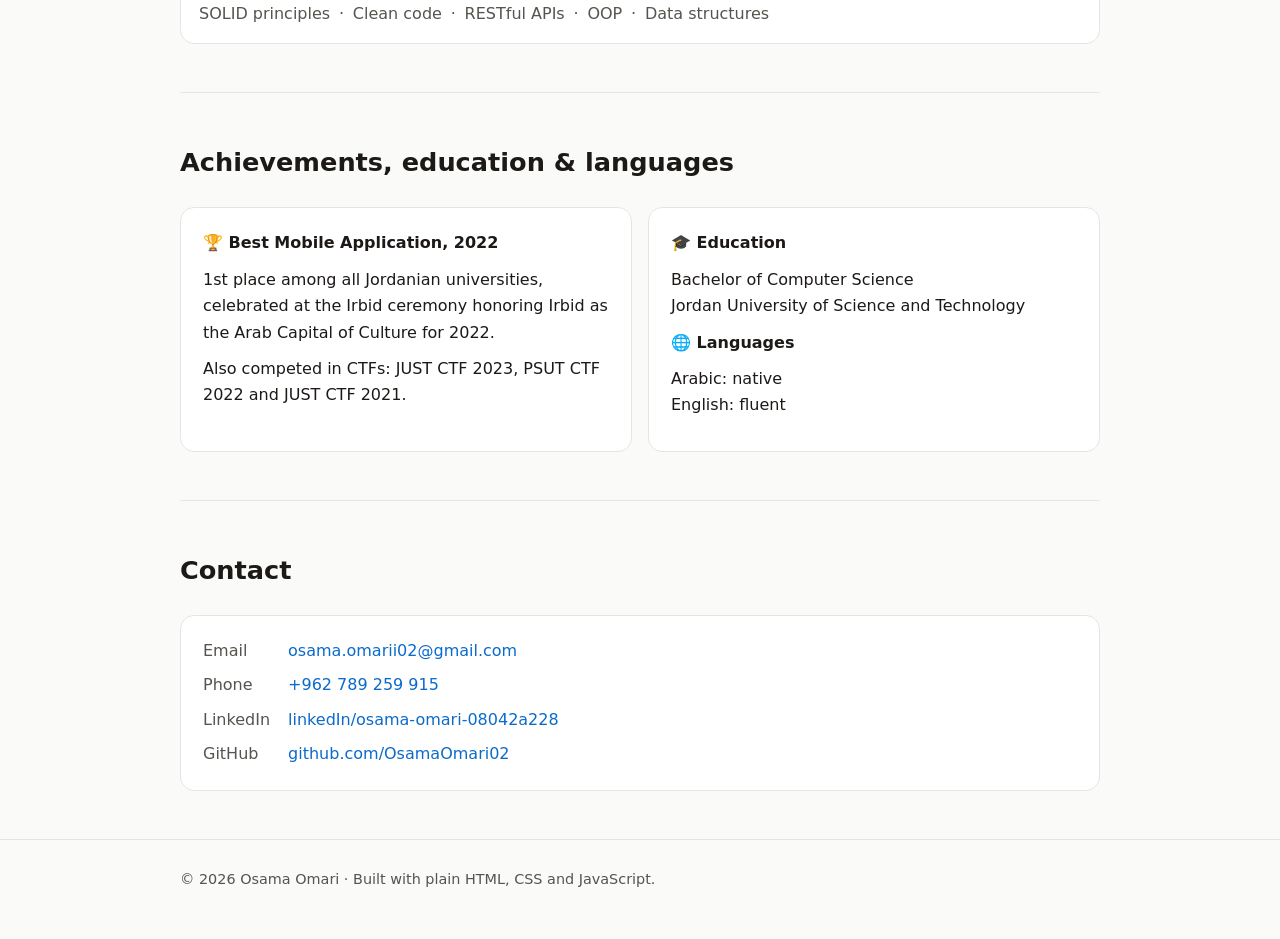
==== commit c289ea48: "add icon images" ====
--- a/index.html
+++ b/index.html
@@ -30,8 +30,6 @@
     <meta name="twitter:image" content="https://osama-omari.com/assets/og-image.png">
     <meta name="twitter:image:alt" content="Osama Omari, Flutter Developer and Software Engineer">
     <meta name="theme-color" content="#0f1115">
-    <link rel="icon"
-        href="data:image/svg+xml,%3Csvg xmlns='http://www.w3.org/2000/svg' viewBox='0 0 100 100'%3E%3Ctext y='.9em' font-size='90'%3E📱%3C/text%3E%3C/svg%3E">
     <link rel="alternate" type="application/pdf" title="Osama Omari CV" href="assets/Osama-Omari-CV.pdf">
     <link rel="icon" href="assets/favicon.ico" sizes="any">
     <link rel="icon" type="image/png" sizes="192x192" href="assets/icon-192.png">
